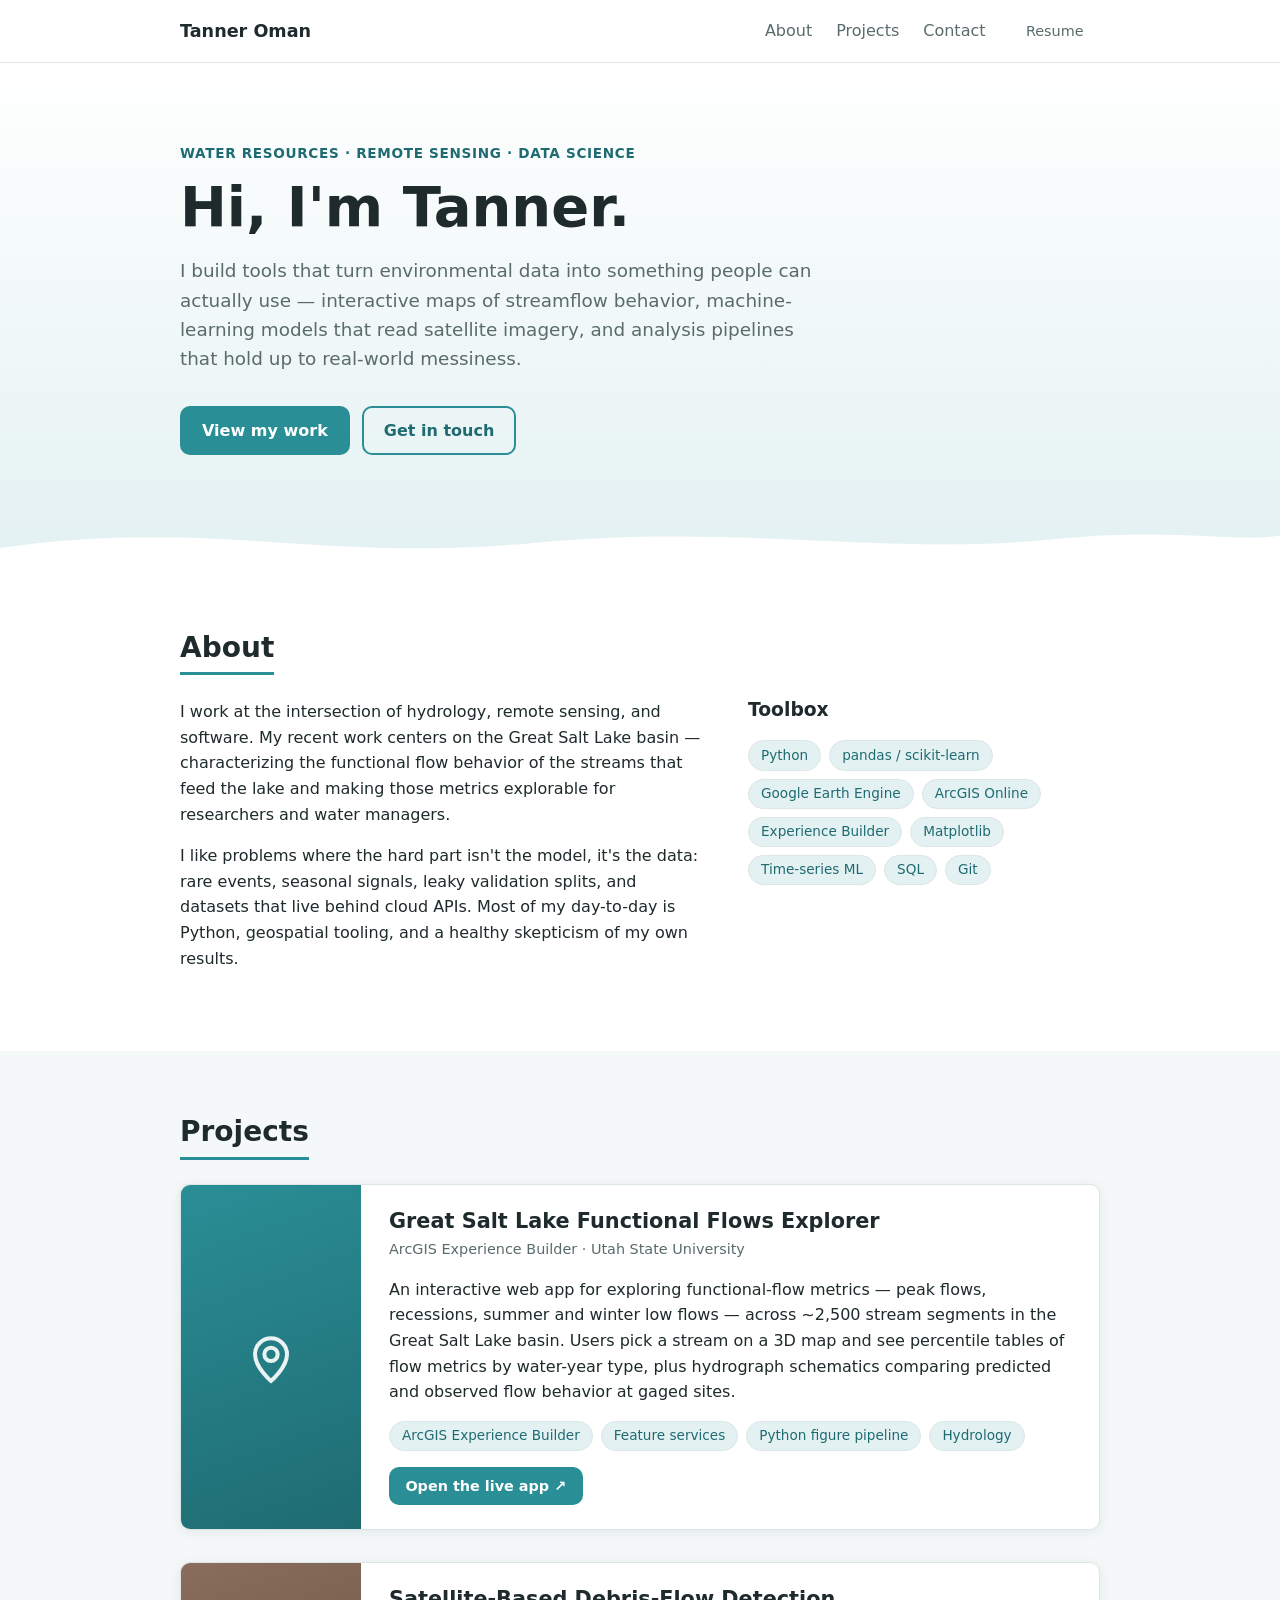
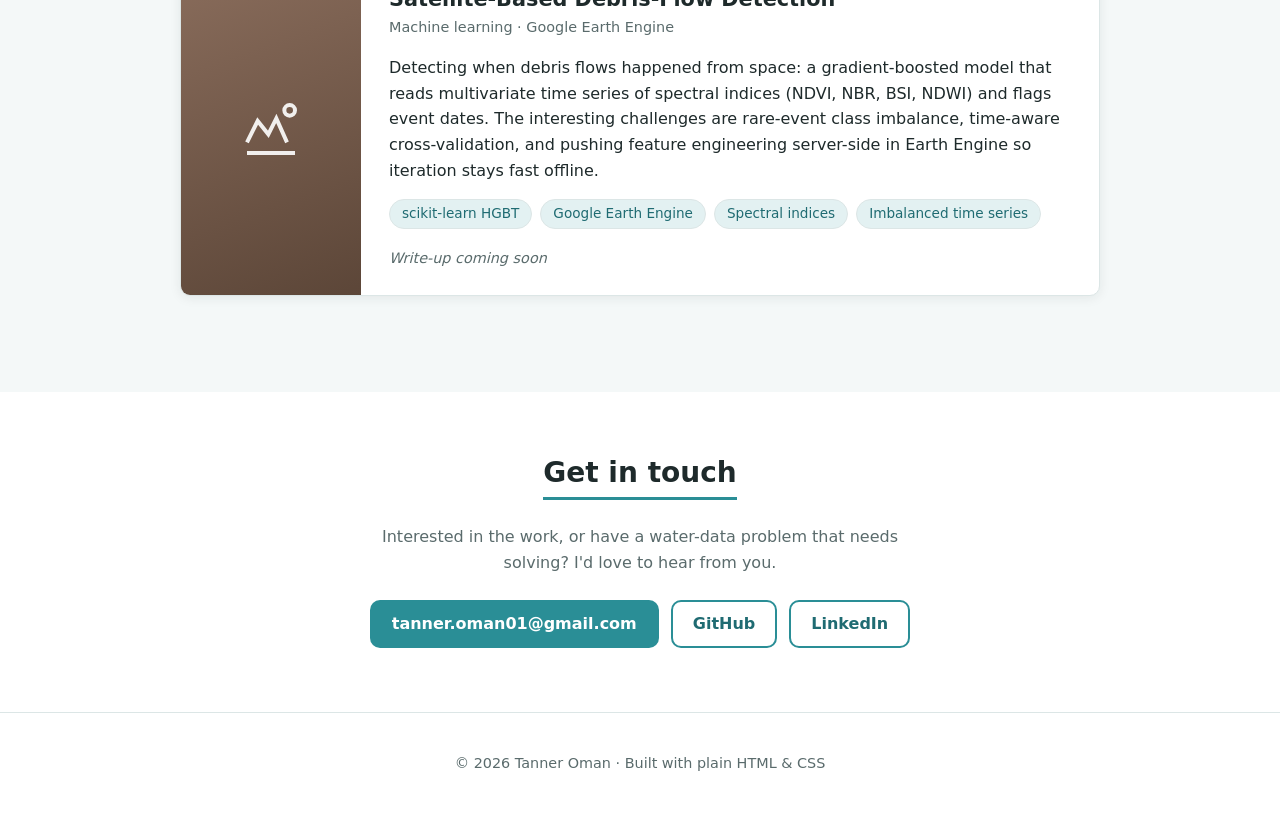
==== index.html @ e927e8bb "Initial commit" ====
<!DOCTYPE html>
<html lang="en">
<head>
  <meta charset="UTF-8">
  <meta name="viewport" content="width=device-width, initial-scale=1.0">
  <title>Tanner Oman — Water Resources · Remote Sensing · Data Science</title>
  <meta name="description" content="Portfolio of Tanner Oman: water-resources data science, remote sensing, and interactive mapping — Great Salt Lake functional flows, satellite-based debris-flow detection, and more.">
  <link rel="stylesheet" href="style.css">
</head>
<body>

  <header class="site-header">
    <nav class="nav container">
      <a class="nav-brand" href="#top">Tanner Oman</a>
      <button class="nav-toggle" aria-label="Toggle menu" aria-expanded="false">
        <span></span><span></span><span></span>
      </button>
      <ul class="nav-links">
        <li><a href="#about">About</a></li>
        <li><a href="#projects">Projects</a></li>
        <li><a href="#contact">Contact</a></li>
        <!-- EDIT: drop your resume PDF into assets/ and this link will work -->
        <li><a class="btn btn-small" href="assets/resume.pdf" target="_blank" rel="noopener">Resume</a></li>
      </ul>
    </nav>
  </header>

  <main id="top">

    <!-- ============ HERO ============ -->
    <section class="hero">
      <div class="container">
        <p class="hero-kicker">Water resources · Remote sensing · Data science</p>
        <h1>Hi, I'm Tanner.</h1>
        <p class="hero-lead">
          I build tools that turn environmental data into something people can
          actually use — interactive maps of streamflow behavior, machine-learning
          models that read satellite imagery, and analysis pipelines that hold up
          to real-world messiness.
        </p>
        <div class="hero-actions">
          <a class="btn btn-primary" href="#projects">View my work</a>
          <a class="btn btn-ghost" href="#contact">Get in touch</a>
        </div>
      </div>
      <!-- decorative hydrograph-style wave -->
      <svg class="hero-wave" viewBox="0 0 1440 120" preserveAspectRatio="none" aria-hidden="true">
        <path d="M0,80 C240,20 360,110 600,70 C840,30 1000,100 1200,60 C1320,40 1400,70 1440,55 L1440,120 L0,120 Z"/>
      </svg>
    </section>

    <!-- ============ ABOUT ============ -->
    <section id="about" class="section">
      <div class="container">
        <h2>About</h2>
        <div class="about-grid">
          <div class="about-text">
            <!-- EDIT: tune this bio — degree, program, and anything else you want public -->
            <p>
              I work at the intersection of hydrology, remote sensing, and software.
              My recent work centers on the Great Salt Lake basin — characterizing
              the functional flow behavior of the streams that feed the lake and
              making those metrics explorable for researchers and water managers.
            </p>
            <p>
              I like problems where the hard part isn't the model, it's the data:
              rare events, seasonal signals, leaky validation splits, and datasets
              that live behind cloud APIs. Most of my day-to-day is Python,
              geospatial tooling, and a healthy skepticism of my own results.
            </p>
          </div>
          <div class="about-skills">
            <h3>Toolbox</h3>
            <ul class="tag-list">
              <li>Python</li>
              <li>pandas / scikit-learn</li>
              <li>Google Earth Engine</li>
              <li>ArcGIS Online</li>
              <li>Experience Builder</li>
              <li>Matplotlib</li>
              <li>Time-series ML</li>
              <li>SQL</li>
              <li>Git</li>
            </ul>
          </div>
        </div>
      </div>
    </section>

    <!-- ============ PROJECTS ============ -->
    <section id="projects" class="section section-alt">
      <div class="container">
        <h2>Projects</h2>

        <article class="project">
          <div class="project-banner banner-gsl" aria-hidden="true">
            <svg viewBox="0 0 24 24" fill="none" stroke="currentColor" stroke-width="1.5">
              <path d="M12 21s-6-5.1-6-10a6 6 0 1 1 12 0c0 4.9-6 10-6 10Z"/>
              <circle cx="12" cy="11" r="2.5"/>
            </svg>
          </div>
          <div class="project-body">
            <h3>Great Salt Lake Functional Flows Explorer</h3>
            <p class="project-meta">ArcGIS Experience Builder · Utah State University</p>
            <p>
              An interactive web app for exploring functional-flow metrics — peak
              flows, recessions, summer and winter low flows — across ~2,500 stream
              segments in the Great Salt Lake basin. Users pick a stream on a 3D map
              and see percentile tables of flow metrics by water-year type, plus
              hydrograph schematics comparing predicted and observed flow behavior
              at gaged sites.
            </p>
            <ul class="tag-list">
              <li>ArcGIS Experience Builder</li>
              <li>Feature services</li>
              <li>Python figure pipeline</li>
              <li>Hydrology</li>
            </ul>
            <div class="project-links">
              <a class="btn btn-primary btn-small" href="https://experience.arcgis.com/experience/9182814d278e4d0f98d760747345fafc" target="_blank" rel="noopener">Open the live app ↗</a>
            </div>
          </div>
        </article>

        <article class="project">
          <div class="project-banner banner-debris" aria-hidden="true">
            <svg viewBox="0 0 24 24" fill="none" stroke="currentColor" stroke-width="1.5">
              <path d="M3 17l4-8 4 5 3-6 4 9"/>
              <path d="M3 21h18"/>
              <circle cx="19" cy="5" r="2"/>
            </svg>
          </div>
          <div class="project-body">
            <h3>Satellite-Based Debris-Flow Detection</h3>
            <p class="project-meta">Machine learning · Google Earth Engine</p>
            <p>
              Detecting when debris flows happened from space: a gradient-boosted
              model that reads multivariate time series of spectral indices (NDVI,
              NBR, BSI, NDWI) and flags event dates. The interesting challenges are
              rare-event class imbalance, time-aware cross-validation, and pushing
              feature engineering server-side in Earth Engine so iteration stays
              fast offline.
            </p>
            <ul class="tag-list">
              <li>scikit-learn HGBT</li>
              <li>Google Earth Engine</li>
              <li>Spectral indices</li>
              <li>Imbalanced time series</li>
            </ul>
            <div class="project-links">
              <!-- EDIT: add a GitHub repo or write-up link when you have one -->
              <span class="project-note">Write-up coming soon</span>
            </div>
          </div>
        </article>

      </div>
    </section>

    <!-- ============ CONTACT ============ -->
    <section id="contact" class="section">
      <div class="container contact">
        <h2>Get in touch</h2>
        <p>
          Interested in the work, or have a water-data problem that needs solving?
          I'd love to hear from you.
        </p>
        <div class="contact-actions">
          <a class="btn btn-primary" href="mailto:tanner.oman01@gmail.com">tanner.oman01@gmail.com</a>
          <!-- EDIT: replace # with your real profile URLs, or delete the ones you don't use -->
          <a class="btn btn-ghost" href="#" target="_blank" rel="noopener">GitHub</a>
          <a class="btn btn-ghost" href="#" target="_blank" rel="noopener">LinkedIn</a>
        </div>
      </div>
    </section>

  </main>

  <footer class="site-footer">
    <div class="container">
      <p>© <span id="year"></span> Tanner Oman · Built with plain HTML &amp; CSS</p>
    </div>
  </footer>

  <script src="main.js"></script>
</body>
</html>
---- style.css ----
/* ============================================================
   Tanner Oman — personal site
   Accent teal (#2A8E96) matches the hydromod figure palette.
   ============================================================ */

:root {
  --accent: #2A8E96;
  --accent-dark: #1F6B72;
  --accent-soft: #E3F1F2;
  --pink: #DB7E9C;            /* observed-flow pink, used sparingly */
  --text: #1E2A2B;
  --text-muted: #5A6B6C;
  --bg: #FFFFFF;
  --bg-alt: #F4F8F8;
  --border: #DCE6E6;
  --radius: 10px;
  --shadow: 0 2px 12px rgba(30, 42, 43, 0.08);
  --font: "Segoe UI", system-ui, -apple-system, "Helvetica Neue", Arial, sans-serif;
}

@media (prefers-color-scheme: dark) {
  :root {
    --accent: #4FB3BB;
    --accent-dark: #6FC7CE;
    --accent-soft: #143437;
    --text: #E4EDED;
    --text-muted: #9AB0B1;
    --bg: #101B1C;
    --bg-alt: #162425;
    --border: #24393A;
    --shadow: 0 2px 12px rgba(0, 0, 0, 0.4);
  }
}

* { box-sizing: border-box; }

html { scroll-behavior: smooth; }

body {
  margin: 0;
  font-family: var(--font);
  color: var(--text);
  background: var(--bg);
  line-height: 1.6;
}

.container {
  max-width: 960px;
  margin: 0 auto;
  padding: 0 1.25rem;
}

h1, h2, h3 { line-height: 1.2; }

h2 {
  font-size: 1.75rem;
  margin: 0 0 1.5rem;
  padding-bottom: 0.5rem;
  border-bottom: 3px solid var(--accent);
  display: inline-block;
}

a { color: var(--accent-dark); }

/* ---------- header / nav ---------- */

.site-header {
  position: sticky;
  top: 0;
  z-index: 10;
  background: var(--bg);
  border-bottom: 1px solid var(--border);
}

.nav {
  display: flex;
  align-items: center;
  justify-content: space-between;
  padding-top: 0.75rem;
  padding-bottom: 0.75rem;
}

.nav-brand {
  font-weight: 700;
  font-size: 1.1rem;
  text-decoration: none;
  color: var(--text);
}

.nav-links {
  display: flex;
  align-items: center;
  gap: 1.5rem;
  list-style: none;
  margin: 0;
  padding: 0;
}

.nav-links a {
  text-decoration: none;
  color: var(--text-muted);
  font-weight: 500;
}

.nav-links a:hover { color: var(--accent-dark); }

.nav-toggle {
  display: none;
  flex-direction: column;
  gap: 5px;
  background: none;
  border: none;
  cursor: pointer;
  padding: 6px;
}

.nav-toggle span {
  width: 22px;
  height: 2px;
  background: var(--text);
}

/* ---------- hero ---------- */

.hero {
  position: relative;
  padding: 5rem 0 7rem;
  background: linear-gradient(180deg, var(--bg) 0%, var(--accent-soft) 100%);
  overflow: hidden;
}

.hero-kicker {
  color: var(--accent-dark);
  font-weight: 600;
  letter-spacing: 0.05em;
  text-transform: uppercase;
  font-size: 0.85rem;
  margin: 0 0 0.5rem;
}

.hero h1 {
  font-size: clamp(2.25rem, 6vw, 3.5rem);
  margin: 0 0 1rem;
}

.hero-lead {
  max-width: 40rem;
  font-size: 1.15rem;
  color: var(--text-muted);
  margin: 0 0 2rem;
}

.hero-actions { display: flex; gap: 0.75rem; flex-wrap: wrap; }

.hero-wave {
  position: absolute;
  bottom: -1px;
  left: 0;
  width: 100%;
  height: 60px;
}

.hero-wave path { fill: var(--bg); }

/* ---------- buttons ---------- */

.btn {
  display: inline-block;
  padding: 0.6rem 1.25rem;
  border-radius: var(--radius);
  text-decoration: none;
  font-weight: 600;
  border: 2px solid transparent;
  transition: background 0.15s, color 0.15s, border-color 0.15s;
}

.btn-primary {
  background: var(--accent);
  color: #fff;
}

.btn-primary:hover { background: var(--accent-dark); color: #fff; }

.btn-ghost {
  border-color: var(--accent);
  color: var(--accent-dark);
}

.btn-ghost:hover { background: var(--accent-soft); }

.btn-small { padding: 0.35rem 0.9rem; font-size: 0.9rem; }

/* ---------- sections ---------- */

.section { padding: 4rem 0; }

.section-alt { background: var(--bg-alt); }

/* ---------- about ---------- */

.about-grid {
  display: grid;
  grid-template-columns: 3fr 2fr;
  gap: 2.5rem;
}

.about-text p:first-child { margin-top: 0; }

.about-skills h3 { margin-top: 0; }

.tag-list {
  display: flex;
  flex-wrap: wrap;
  gap: 0.5rem;
  list-style: none;
  margin: 0.75rem 0 0;
  padding: 0;
}

.tag-list li {
  background: var(--accent-soft);
  color: var(--accent-dark);
  border: 1px solid var(--border);
  border-radius: 999px;
  padding: 0.2rem 0.75rem;
  font-size: 0.85rem;
  font-weight: 500;
}

/* ---------- projects ---------- */

.project {
  display: grid;
  grid-template-columns: 180px 1fr;
  gap: 0;
  background: var(--bg);
  border: 1px solid var(--border);
  border-radius: var(--radius);
  box-shadow: var(--shadow);
  overflow: hidden;
  margin-bottom: 2rem;
}

.project-banner {
  display: flex;
  align-items: center;
  justify-content: center;
  color: rgba(255, 255, 255, 0.9);
}

.project-banner svg { width: 64px; height: 64px; }

.banner-gsl { background: linear-gradient(160deg, var(--accent) 0%, var(--accent-dark) 100%); }

.banner-debris { background: linear-gradient(160deg, #8A6D5C 0%, #5C4638 100%); }

.project-body { padding: 1.5rem 1.75rem; }

.project-body h3 { margin: 0 0 0.25rem; font-size: 1.3rem; }

.project-meta {
  color: var(--text-muted);
  font-size: 0.9rem;
  margin: 0 0 0.75rem;
}

.project-links { margin-top: 1rem; }

.project-note {
  color: var(--text-muted);
  font-style: italic;
  font-size: 0.9rem;
}

/* ---------- contact ---------- */

.contact { text-align: center; }

.contact h2 { border-bottom-color: var(--accent); }

.contact p { max-width: 34rem; margin: 0 auto 1.5rem; color: var(--text-muted); }

.contact-actions {
  display: flex;
  gap: 0.75rem;
  justify-content: center;
  flex-wrap: wrap;
}

/* ---------- footer ---------- */

.site-footer {
  border-top: 1px solid var(--border);
  padding: 1.5rem 0;
  text-align: center;
  color: var(--text-muted);
  font-size: 0.9rem;
}

/* ---------- responsive ---------- */

@media (max-width: 720px) {
  .nav-toggle { display: flex; }

  .nav-links {
    display: none;
    position: absolute;
    top: 100%;
    left: 0;
    right: 0;
    flex-direction: column;
    align-items: flex-start;
    gap: 0;
    background: var(--bg);
    border-bottom: 1px solid var(--border);
    padding: 0.5rem 1.25rem 1rem;
  }

  .nav-links.open { display: flex; }

  .nav-links li { width: 100%; padding: 0.5rem 0; }

  .about-grid { grid-template-columns: 1fr; }

  .project { grid-template-columns: 1fr; }

  .project-banner { height: 110px; }
}
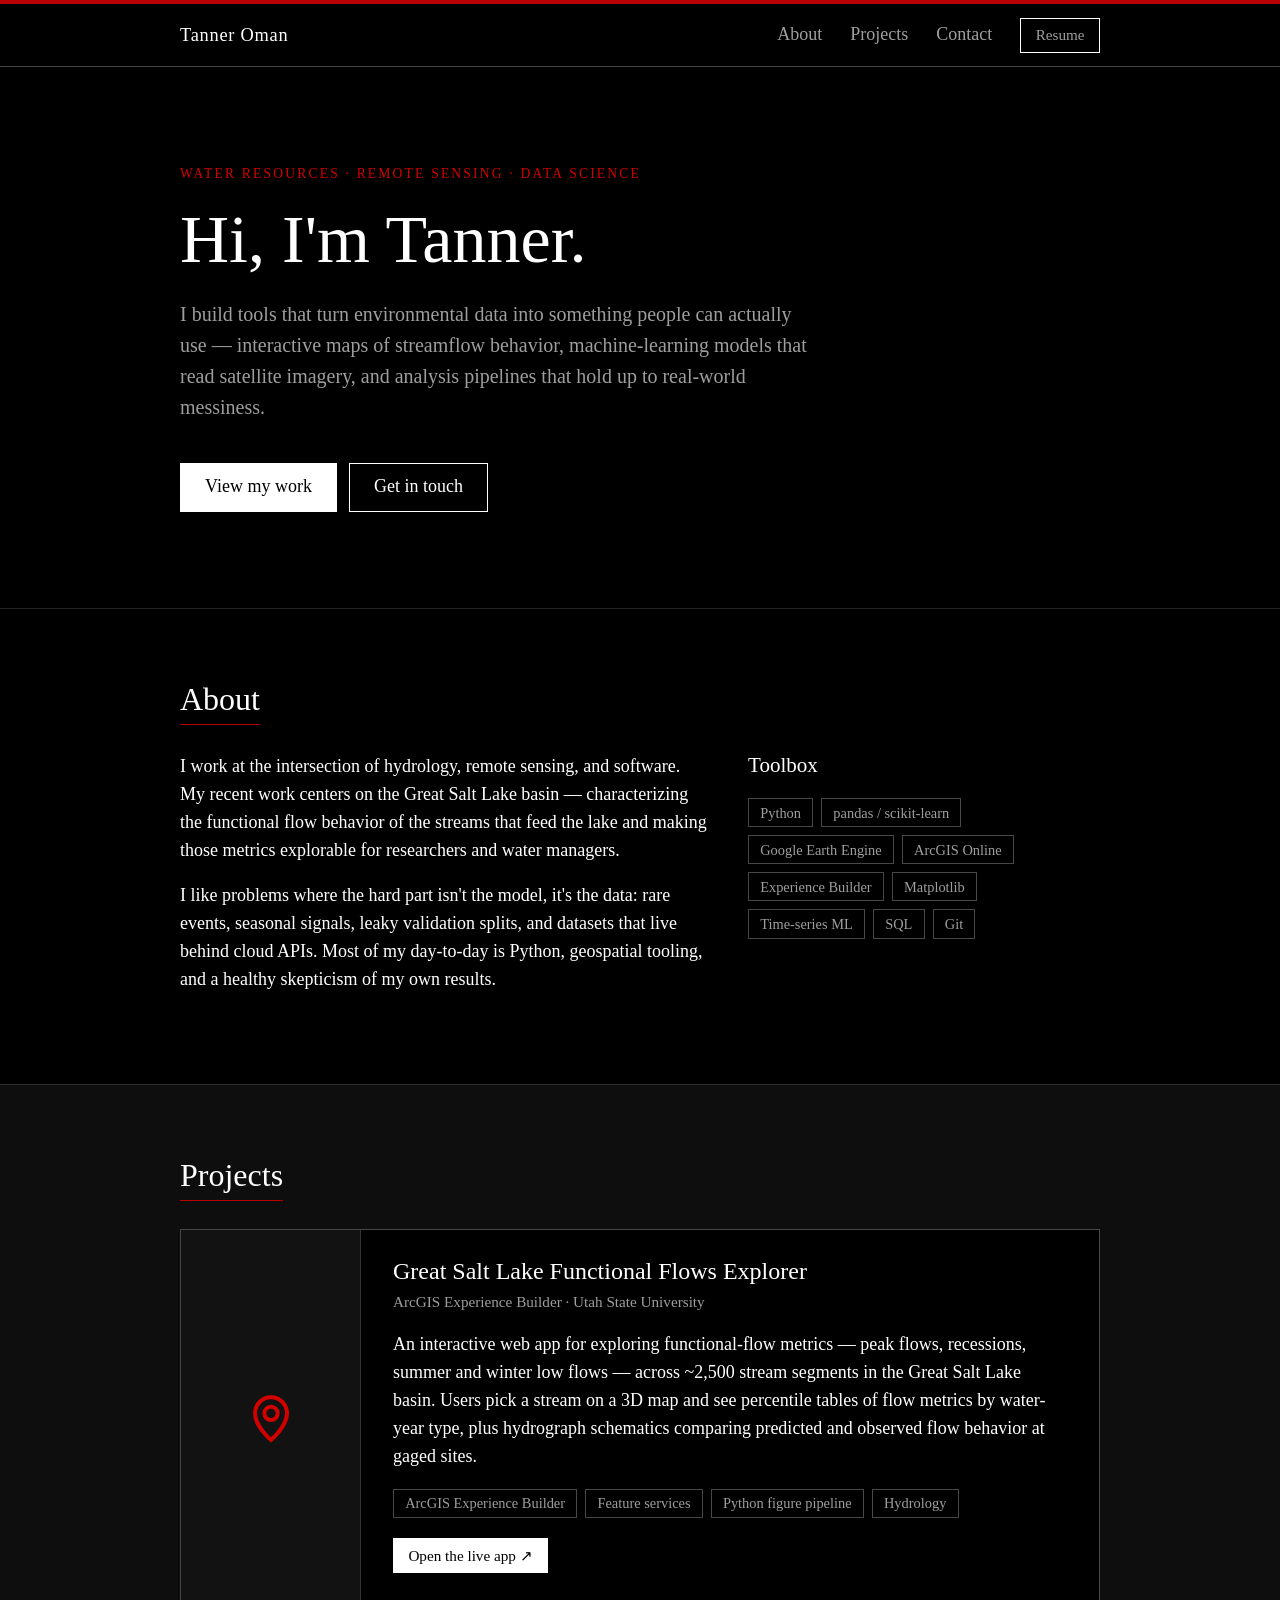
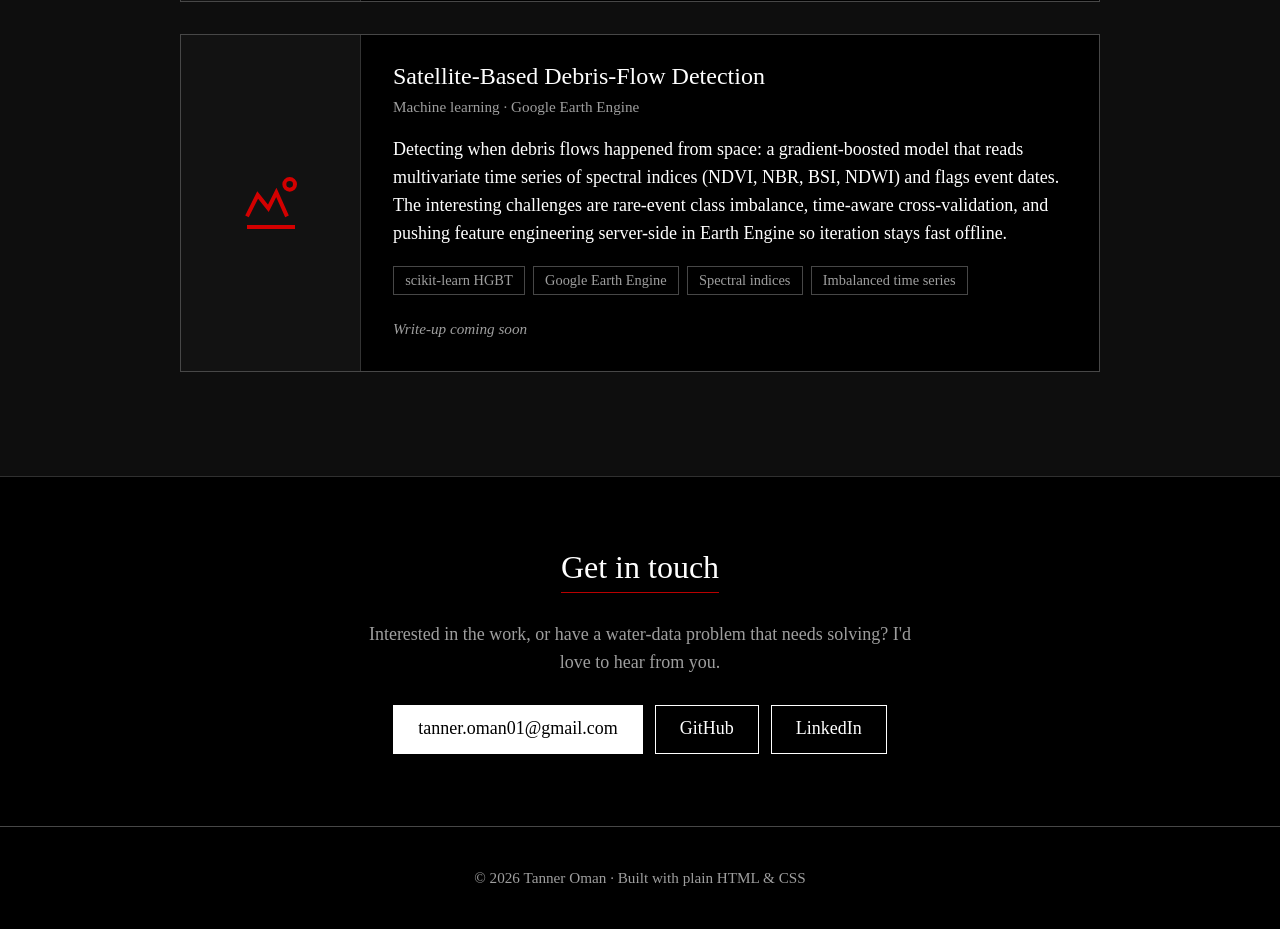
==== commit f2e5f3b4: "updates" ====
--- a/index.html
+++ b/index.html
@@ -43,10 +43,6 @@
           <a class="btn btn-ghost" href="#contact">Get in touch</a>
         </div>
       </div>
-      <!-- decorative hydrograph-style wave -->
-      <svg class="hero-wave" viewBox="0 0 1440 120" preserveAspectRatio="none" aria-hidden="true">
-        <path d="M0,80 C240,20 360,110 600,70 C840,30 1000,100 1200,60 C1320,40 1400,70 1440,55 L1440,120 L0,120 Z"/>
-      </svg>
     </section>
 
     <!-- ============ ABOUT ============ -->
--- a/style.css
+++ b/style.css
@@ -1,35 +1,22 @@
 /* ============================================================
    Tanner Oman — personal site
-   Accent teal (#2A8E96) matches the hydromod figure palette.
+   Theme inspired by rayonvert.international:
+   black ground, default serif type, blood-red accent (#B90000),
+   zero border-radius, 1px borders, no shadows.
    ============================================================ */
 
 :root {
-  --accent: #2A8E96;
-  --accent-dark: #1F6B72;
-  --accent-soft: #E3F1F2;
-  --pink: #DB7E9C;            /* observed-flow pink, used sparingly */
-  --text: #1E2A2B;
-  --text-muted: #5A6B6C;
-  --bg: #FFFFFF;
-  --bg-alt: #F4F8F8;
-  --border: #DCE6E6;
-  --radius: 10px;
-  --shadow: 0 2px 12px rgba(30, 42, 43, 0.08);
-  --font: "Segoe UI", system-ui, -apple-system, "Helvetica Neue", Arial, sans-serif;
-}
-
-@media (prefers-color-scheme: dark) {
-  :root {
-    --accent: #4FB3BB;
-    --accent-dark: #6FC7CE;
-    --accent-soft: #143437;
-    --text: #E4EDED;
-    --text-muted: #9AB0B1;
-    --bg: #101B1C;
-    --bg-alt: #162425;
-    --border: #24393A;
-    --shadow: 0 2px 12px rgba(0, 0, 0, 0.4);
-  }
+  color-scheme: dark;
+  --red: #B90000;
+  --red-bright: #D30000;
+  --text: #FFFFFF;
+  --text-muted: rgba(255, 255, 255, 0.62);
+  --bg: #000000;
+  --bg-alt: #0E0E0E;
+  --bg-panel: #121212;
+  --border: rgba(255, 255, 255, 0.28);
+  --border-faint: rgba(255, 255, 255, 0.14);
+  --font: "Times New Roman", Times, Georgia, serif;
 }
 
 * { box-sizing: border-box; }
@@ -39,10 +26,13 @@
 body {
   margin: 0;
   font-family: var(--font);
+  font-size: 1.125rem;
   color: var(--text);
   background: var(--bg);
-  line-height: 1.6;
-}
+  line-height: 1.55;
+}
+
+::selection { background: var(--red); color: #fff; }
 
 .container {
   max-width: 960px;
@@ -50,17 +40,22 @@
   padding: 0 1.25rem;
 }
 
-h1, h2, h3 { line-height: 1.2; }
+h1, h2, h3 {
+  font-weight: 400;      /* serif headings at normal weight, per the reference */
+  line-height: 1.15;
+}
 
 h2 {
-  font-size: 1.75rem;
-  margin: 0 0 1.5rem;
-  padding-bottom: 0.5rem;
-  border-bottom: 3px solid var(--accent);
+  font-size: 2rem;
+  margin: 0 0 1.75rem;
+  padding-bottom: 0.4rem;
+  border-bottom: 1px solid var(--red);
   display: inline-block;
 }
 
-a { color: var(--accent-dark); }
+a { color: var(--text); }
+
+a:hover { color: var(--red-bright); }
 
 /* ---------- header / nav ---------- */
 
@@ -69,6 +64,7 @@
   top: 0;
   z-index: 10;
   background: var(--bg);
+  border-top: 4px solid var(--red);
   border-bottom: 1px solid var(--border);
 }
 
@@ -76,13 +72,13 @@
   display: flex;
   align-items: center;
   justify-content: space-between;
-  padding-top: 0.75rem;
-  padding-bottom: 0.75rem;
+  padding-top: 0.85rem;
+  padding-bottom: 0.85rem;
 }
 
 .nav-brand {
-  font-weight: 700;
-  font-size: 1.1rem;
+  font-size: 1.15rem;
+  letter-spacing: 0.04em;
   text-decoration: none;
   color: var(--text);
 }
@@ -90,7 +86,7 @@
 .nav-links {
   display: flex;
   align-items: center;
-  gap: 1.5rem;
+  gap: 1.75rem;
   list-style: none;
   margin: 0;
   padding: 0;
@@ -99,10 +95,9 @@
 .nav-links a {
   text-decoration: none;
   color: var(--text-muted);
-  font-weight: 500;
-}
-
-.nav-links a:hover { color: var(--accent-dark); }
+}
+
+.nav-links a:hover { color: var(--red-bright); }
 
 .nav-toggle {
   display: none;
@@ -116,85 +111,82 @@
 
 .nav-toggle span {
   width: 22px;
-  height: 2px;
+  height: 1px;
   background: var(--text);
 }
 
 /* ---------- hero ---------- */
 
 .hero {
-  position: relative;
-  padding: 5rem 0 7rem;
-  background: linear-gradient(180deg, var(--bg) 0%, var(--accent-soft) 100%);
-  overflow: hidden;
+  padding: 6rem 0;
+  border-bottom: 1px solid var(--border-faint);
 }
 
 .hero-kicker {
-  color: var(--accent-dark);
-  font-weight: 600;
-  letter-spacing: 0.05em;
+  color: var(--red-bright);
+  letter-spacing: 0.16em;
   text-transform: uppercase;
   font-size: 0.85rem;
-  margin: 0 0 0.5rem;
+  margin: 0 0 1rem;
 }
 
 .hero h1 {
-  font-size: clamp(2.25rem, 6vw, 3.5rem);
-  margin: 0 0 1rem;
+  font-size: clamp(2.75rem, 7vw, 4.25rem);
+  margin: 0 0 1.25rem;
 }
 
 .hero-lead {
   max-width: 40rem;
-  font-size: 1.15rem;
-  color: var(--text-muted);
-  margin: 0 0 2rem;
+  font-size: 1.25rem;
+  color: var(--text-muted);
+  margin: 0 0 2.5rem;
 }
 
 .hero-actions { display: flex; gap: 0.75rem; flex-wrap: wrap; }
-
-.hero-wave {
-  position: absolute;
-  bottom: -1px;
-  left: 0;
-  width: 100%;
-  height: 60px;
-}
-
-.hero-wave path { fill: var(--bg); }
 
 /* ---------- buttons ---------- */
 
 .btn {
   display: inline-block;
-  padding: 0.6rem 1.25rem;
-  border-radius: var(--radius);
+  padding: 0.6rem 1.5rem;
+  border-radius: 0;
   text-decoration: none;
-  font-weight: 600;
-  border: 2px solid transparent;
+  border: 1px solid var(--text);
   transition: background 0.15s, color 0.15s, border-color 0.15s;
 }
 
 .btn-primary {
-  background: var(--accent);
+  background: var(--text);
+  color: #000;
+}
+
+.btn-primary:hover {
+  background: var(--red);
+  border-color: var(--red);
   color: #fff;
 }
 
-.btn-primary:hover { background: var(--accent-dark); color: #fff; }
-
 .btn-ghost {
-  border-color: var(--accent);
-  color: var(--accent-dark);
-}
-
-.btn-ghost:hover { background: var(--accent-soft); }
-
-.btn-small { padding: 0.35rem 0.9rem; font-size: 0.9rem; }
+  background: transparent;
+  color: var(--text);
+}
+
+.btn-ghost:hover {
+  background: var(--text);
+  color: #000;
+}
+
+.btn-small { padding: 0.3rem 0.9rem; font-size: 0.95rem; }
 
 /* ---------- sections ---------- */
 
-.section { padding: 4rem 0; }
-
-.section-alt { background: var(--bg-alt); }
+.section { padding: 4.5rem 0; }
+
+.section-alt {
+  background: var(--bg-alt);
+  border-top: 1px solid var(--border-faint);
+  border-bottom: 1px solid var(--border-faint);
+}
 
 /* ---------- about ---------- */
 
@@ -218,13 +210,11 @@
 }
 
 .tag-list li {
-  background: var(--accent-soft);
-  color: var(--accent-dark);
   border: 1px solid var(--border);
-  border-radius: 999px;
-  padding: 0.2rem 0.75rem;
-  font-size: 0.85rem;
-  font-weight: 500;
+  border-radius: 0;
+  color: var(--text-muted);
+  padding: 0.15rem 0.7rem;
+  font-size: 0.9rem;
 }
 
 /* ---------- projects ---------- */
@@ -235,8 +225,7 @@
   gap: 0;
   background: var(--bg);
   border: 1px solid var(--border);
-  border-radius: var(--radius);
-  box-shadow: var(--shadow);
+  border-radius: 0;
   overflow: hidden;
   margin-bottom: 2rem;
 }
@@ -245,40 +234,36 @@
   display: flex;
   align-items: center;
   justify-content: center;
-  color: rgba(255, 255, 255, 0.9);
+  background: var(--bg-panel);
+  border-right: 1px solid var(--border-faint);
+  color: var(--red-bright);
 }
 
 .project-banner svg { width: 64px; height: 64px; }
 
-.banner-gsl { background: linear-gradient(160deg, var(--accent) 0%, var(--accent-dark) 100%); }
-
-.banner-debris { background: linear-gradient(160deg, #8A6D5C 0%, #5C4638 100%); }
-
-.project-body { padding: 1.5rem 1.75rem; }
-
-.project-body h3 { margin: 0 0 0.25rem; font-size: 1.3rem; }
+.project-body { padding: 1.75rem 2rem; }
+
+.project-body h3 { margin: 0 0 0.25rem; font-size: 1.5rem; }
 
 .project-meta {
   color: var(--text-muted);
-  font-size: 0.9rem;
+  font-size: 0.95rem;
   margin: 0 0 0.75rem;
 }
 
-.project-links { margin-top: 1rem; }
+.project-links { margin-top: 1.25rem; }
 
 .project-note {
   color: var(--text-muted);
   font-style: italic;
-  font-size: 0.9rem;
+  font-size: 0.95rem;
 }
 
 /* ---------- contact ---------- */
 
 .contact { text-align: center; }
 
-.contact h2 { border-bottom-color: var(--accent); }
-
-.contact p { max-width: 34rem; margin: 0 auto 1.5rem; color: var(--text-muted); }
+.contact p { max-width: 34rem; margin: 0 auto 1.75rem; color: var(--text-muted); }
 
 .contact-actions {
   display: flex;
@@ -294,7 +279,7 @@
   padding: 1.5rem 0;
   text-align: center;
   color: var(--text-muted);
-  font-size: 0.9rem;
+  font-size: 0.95rem;
 }
 
 /* ---------- responsive ---------- */
@@ -324,5 +309,9 @@
 
   .project { grid-template-columns: 1fr; }
 
-  .project-banner { height: 110px; }
-}
+  .project-banner {
+    height: 110px;
+    border-right: none;
+    border-bottom: 1px solid var(--border-faint);
+  }
+}
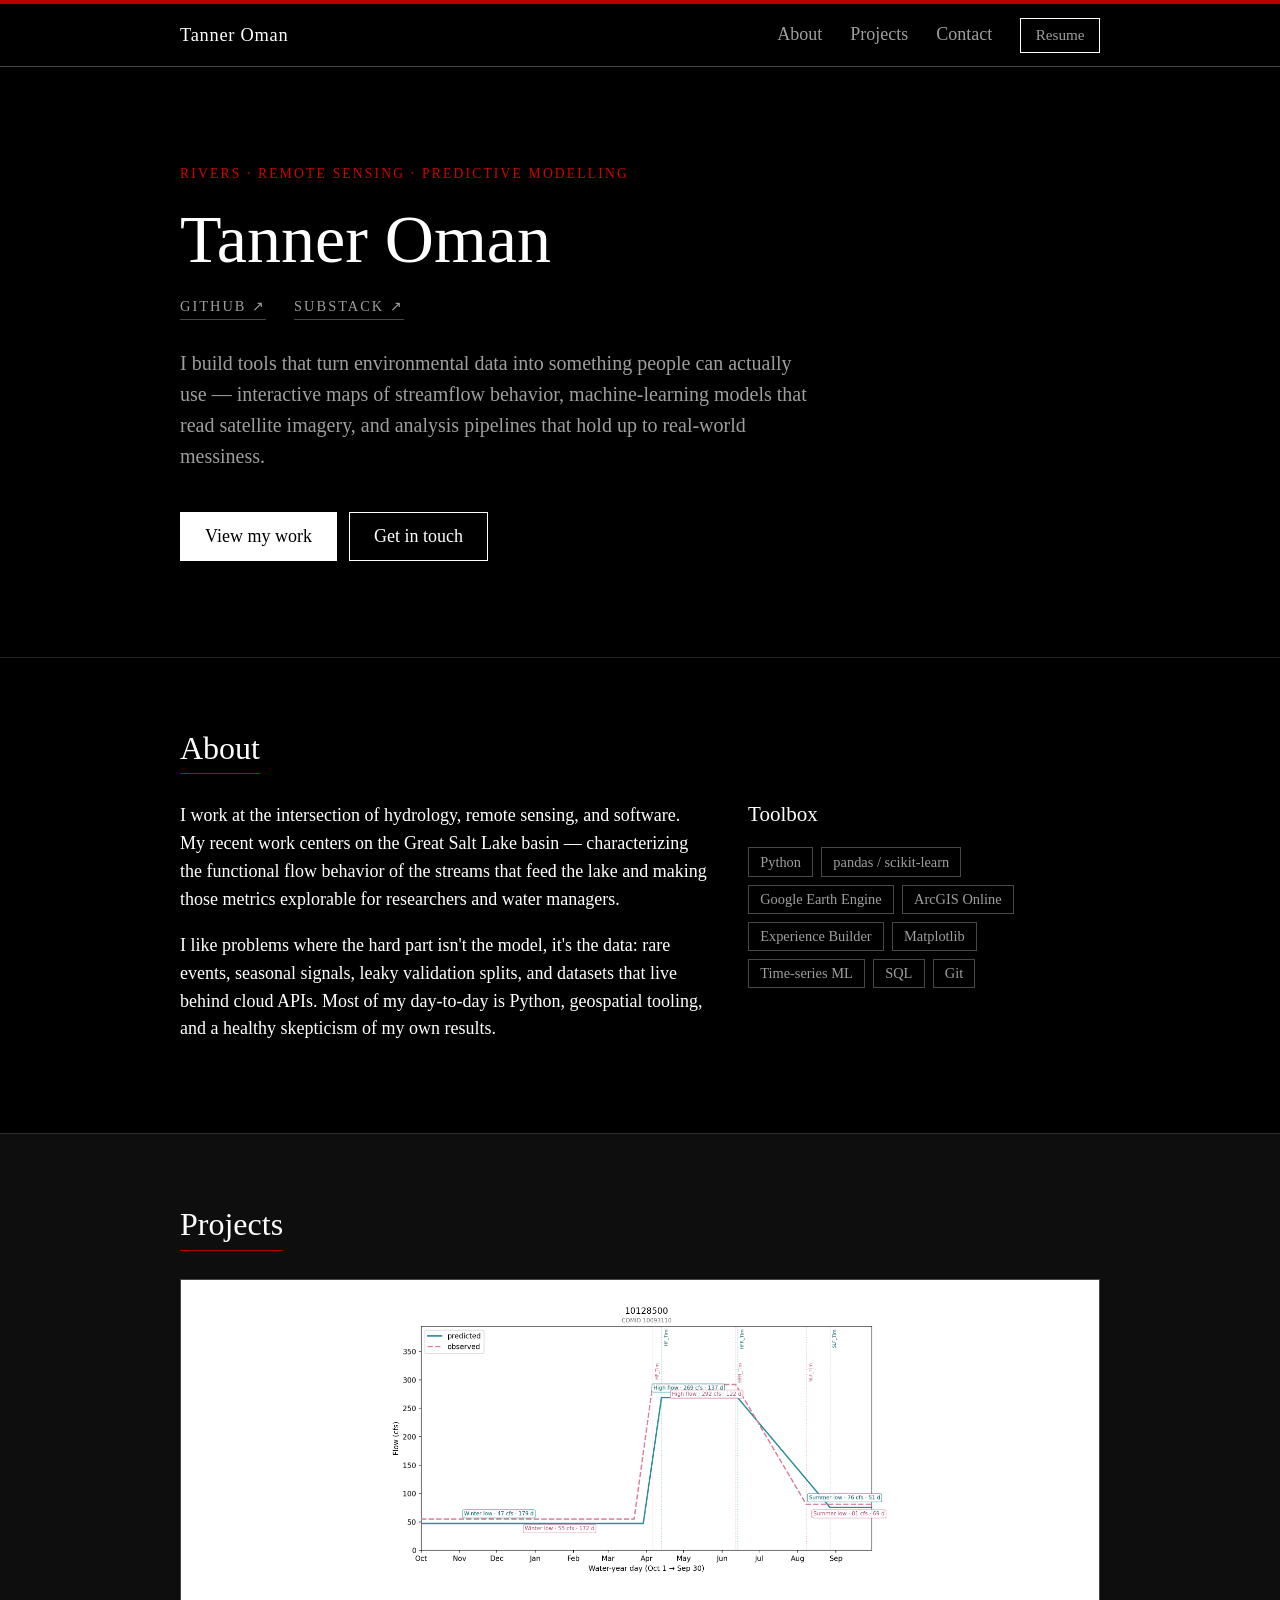
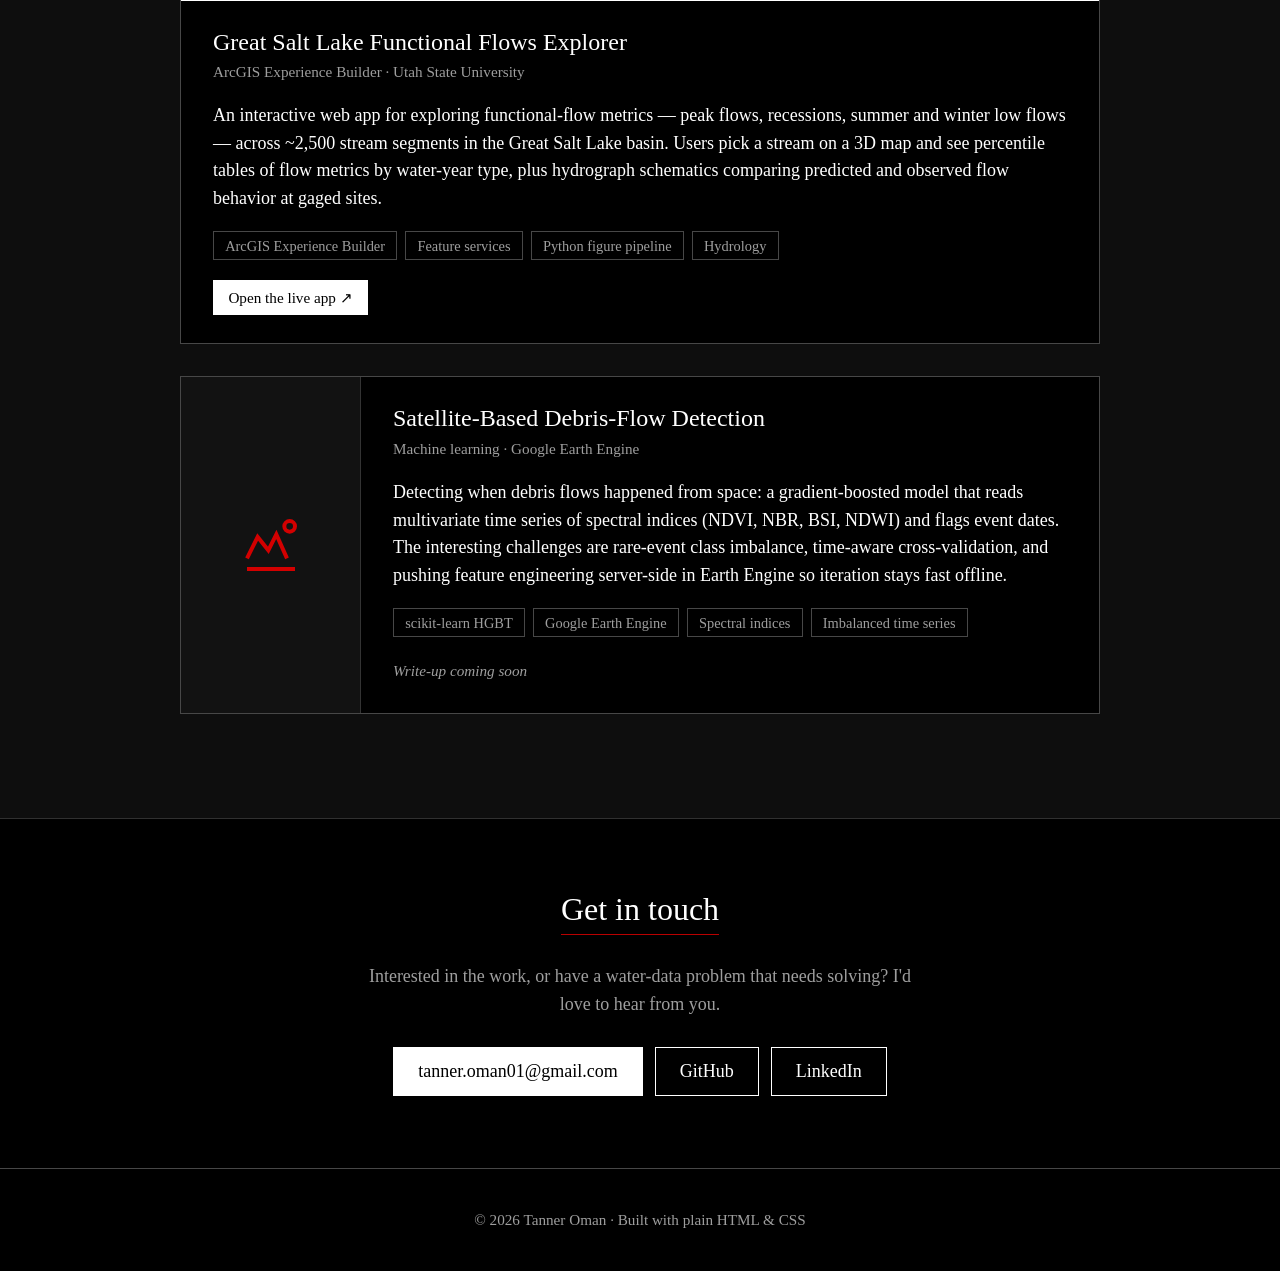
==== commit fa6ec89c: "updates" ====
--- a/index.html
+++ b/index.html
@@ -30,8 +30,13 @@
     <!-- ============ HERO ============ -->
     <section class="hero">
       <div class="container">
-        <p class="hero-kicker">Water resources · Remote sensing · Data science</p>
-        <h1>Hi, I'm Tanner.</h1>
+        <p class="hero-kicker"> Rivers · Remote sensing · Predictive Modelling </p>
+        <h1>Tanner Oman</h1>
+        <div class="hero-links">
+          <a href="https://github.com/tanneroman01" target="_blank" rel="noopener">GitHub ↗</a>
+          <!-- EDIT: replace the # with your Substack URL, e.g. https://yourname.substack.com -->
+          <a href="#" target="_blank" rel="noopener">Substack ↗</a>
+        </div>
         <p class="hero-lead">
           I build tools that turn environmental data into something people can
           actually use — interactive maps of streamflow behavior, machine-learning
@@ -88,12 +93,10 @@
       <div class="container">
         <h2>Projects</h2>
 
-        <article class="project">
-          <div class="project-banner banner-gsl" aria-hidden="true">
-            <svg viewBox="0 0 24 24" fill="none" stroke="currentColor" stroke-width="1.5">
-              <path d="M12 21s-6-5.1-6-10a6 6 0 1 1 12 0c0 4.9-6 10-6 10Z"/>
-              <circle cx="12" cy="11" r="2.5"/>
-            </svg>
+        <article class="project project--imaged">
+          <div class="project-banner">
+            <img src="assets/img/hydrograph_10128500.png" loading="lazy"
+                 alt="Hydrograph schematic for USGS gage 10128500 comparing predicted and observed functional flow metrics across a water year">
           </div>
           <div class="project-body">
             <h3>Great Salt Lake Functional Flows Explorer</h3>
@@ -164,7 +167,7 @@
         <div class="contact-actions">
           <a class="btn btn-primary" href="mailto:tanner.oman01@gmail.com">tanner.oman01@gmail.com</a>
           <!-- EDIT: replace # with your real profile URLs, or delete the ones you don't use -->
-          <a class="btn btn-ghost" href="#" target="_blank" rel="noopener">GitHub</a>
+          <a class="btn btn-ghost" href="https://github.com/tanneroman01" target="_blank" rel="noopener">GitHub</a>
           <a class="btn btn-ghost" href="#" target="_blank" rel="noopener">LinkedIn</a>
         </div>
       </div>
--- a/style.css
+++ b/style.css
@@ -130,9 +130,43 @@
   margin: 0 0 1rem;
 }
 
+.hero .container { perspective: 900px; }
+
 .hero h1 {
+  display: inline-block;
   font-size: clamp(2.75rem, 7vw, 4.25rem);
-  margin: 0 0 1.25rem;
+  margin: 0 0 1rem;
+  animation: name-spin 8s linear infinite;
+}
+
+@keyframes name-spin {
+  from { transform: rotateY(0deg); }
+  to   { transform: rotateY(360deg); }
+}
+
+@media (prefers-reduced-motion: reduce) {
+  .hero h1 { animation: none; }
+}
+
+.hero-links {
+  display: flex;
+  gap: 1.75rem;
+  margin: 0 0 1.75rem;
+}
+
+.hero-links a {
+  color: var(--text-muted);
+  text-decoration: none;
+  text-transform: uppercase;
+  letter-spacing: 0.14em;
+  font-size: 0.9rem;
+  border-bottom: 1px solid var(--border);
+  padding-bottom: 2px;
+}
+
+.hero-links a:hover {
+  color: var(--red-bright);
+  border-color: var(--red-bright);
 }
 
 .hero-lead {
@@ -240,6 +274,23 @@
 }
 
 .project-banner svg { width: 64px; height: 64px; }
+
+/* image-banner variant: full-width figure plate above the text */
+.project--imaged { grid-template-columns: 1fr; }
+
+.project--imaged .project-banner {
+  background: #fff;
+  border-right: none;
+  border-bottom: 1px solid var(--border-faint);
+  padding: 1.25rem;
+}
+
+.project--imaged .project-banner img {
+  display: block;
+  width: 100%;
+  max-height: 280px;
+  object-fit: contain;
+}
 
 .project-body { padding: 1.75rem 2rem; }
 
@@ -314,4 +365,6 @@
     border-right: none;
     border-bottom: 1px solid var(--border-faint);
   }
-}
+
+  .project--imaged .project-banner { height: auto; }
+}
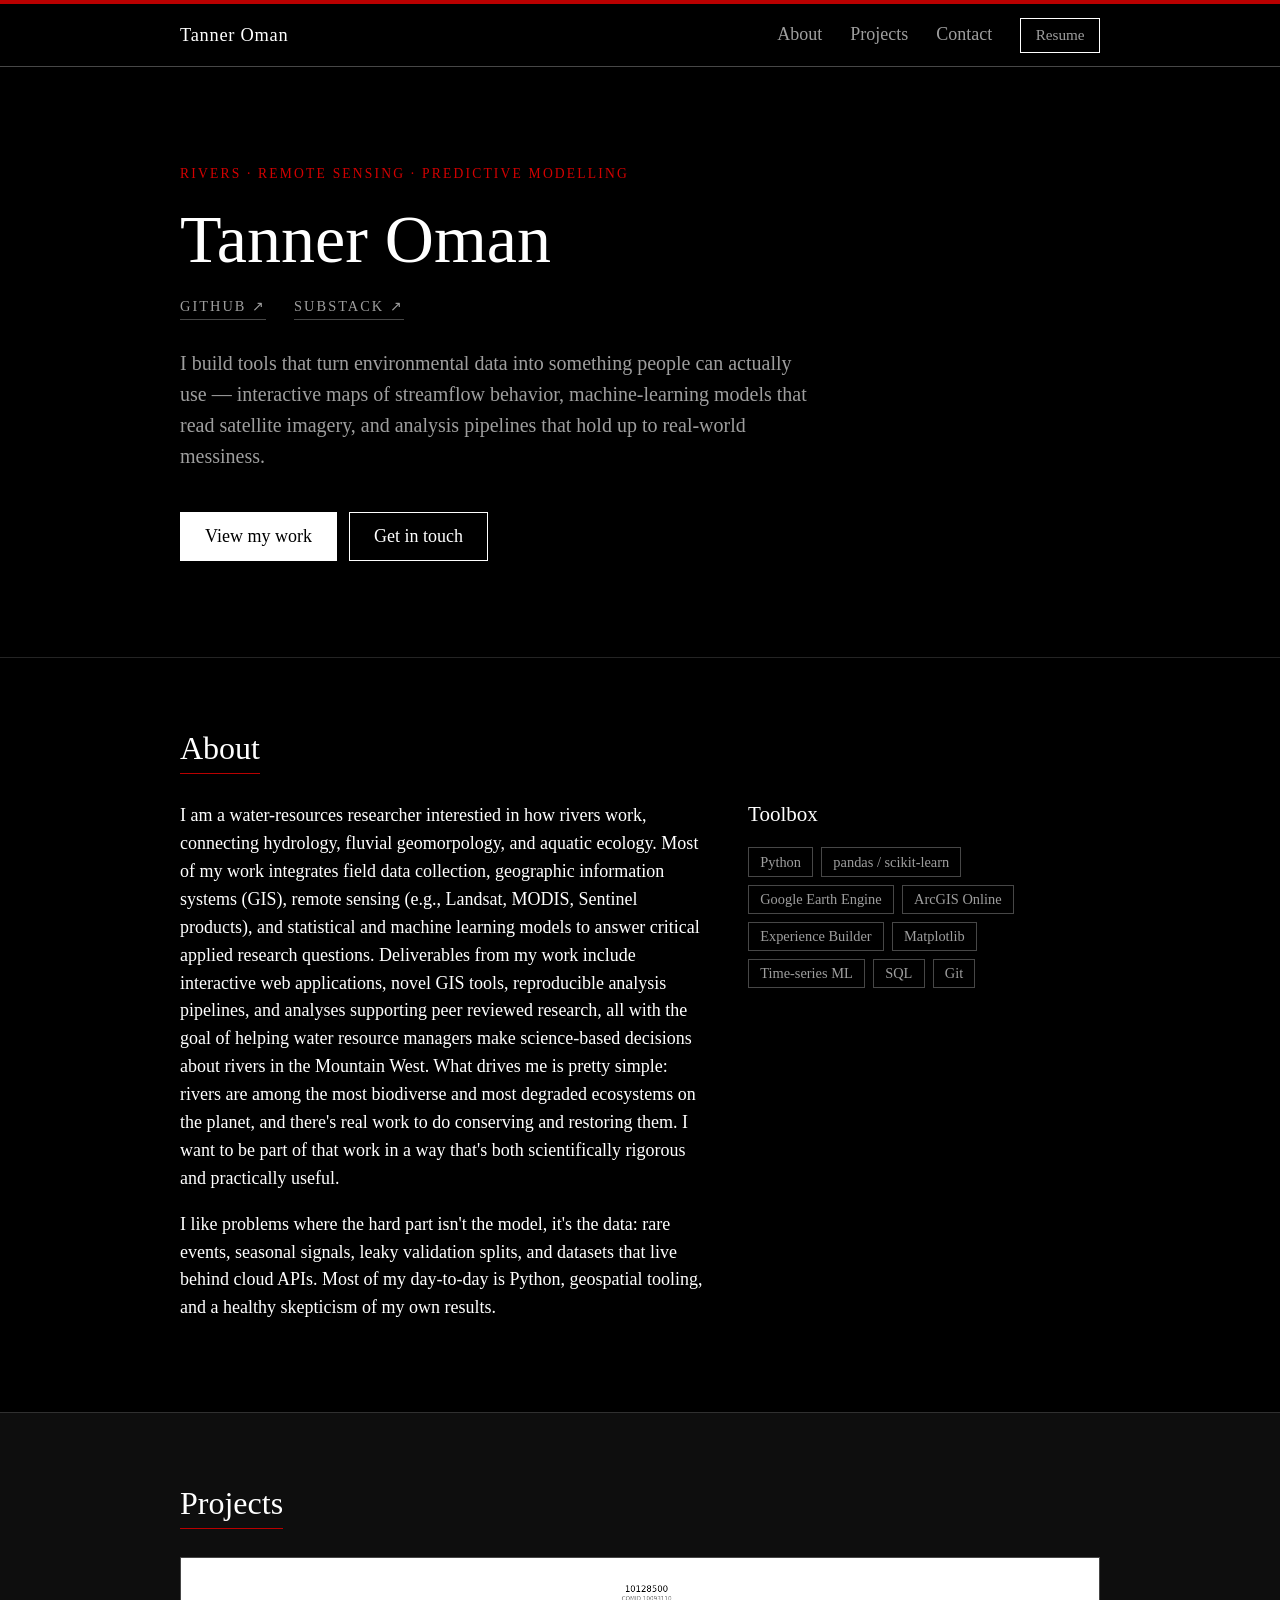
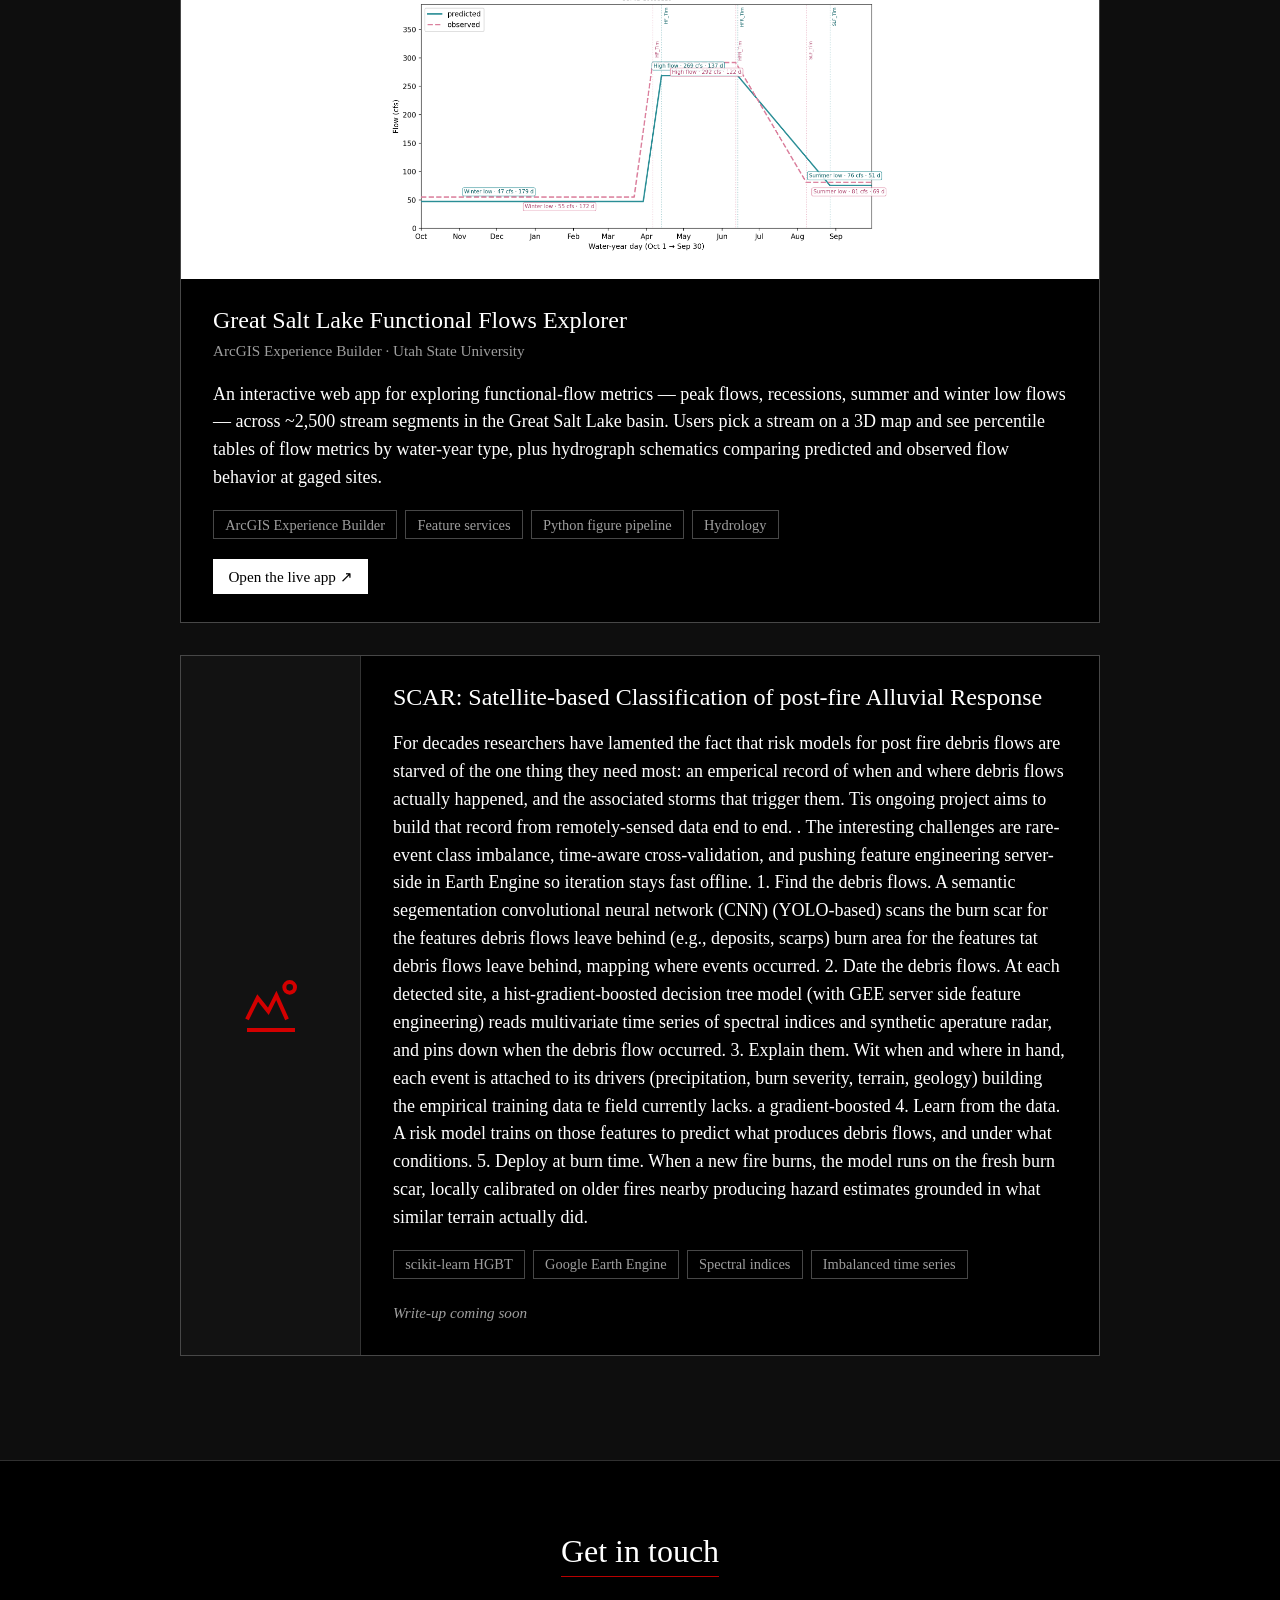
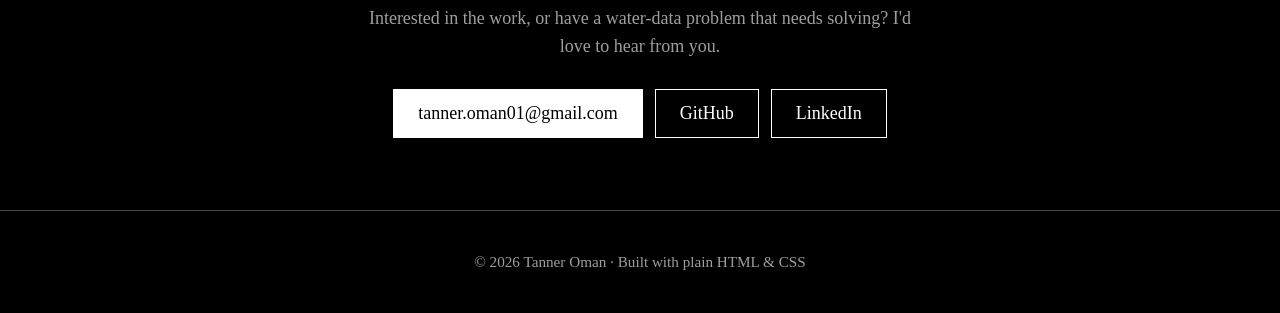
==== commit 5aeccfb8: "text edits" ====
--- a/index.html
+++ b/index.html
@@ -58,10 +58,21 @@
           <div class="about-text">
             <!-- EDIT: tune this bio — degree, program, and anything else you want public -->
             <p>
-              I work at the intersection of hydrology, remote sensing, and software.
-              My recent work centers on the Great Salt Lake basin — characterizing
-              the functional flow behavior of the streams that feed the lake and
-              making those metrics explorable for researchers and water managers.
+              I am a water-resources researcher interestied in how rivers work,
+              connecting hydrology, fluvial geomorpology, and aquatic ecology. 
+              Most of my work integrates field data collection, geographic information systems
+              (GIS), remote sensing (e.g., Landsat, MODIS, Sentinel products), and statistical
+              and machine learning models to answer critical applied research questions. 
+              Deliverables from my work include interactive web applications, novel GIS tools,
+              reproducible analysis pipelines, and analyses supporting peer reviewed research,
+              all with the goal of helping water resource managers make science-based decisions
+              about rivers in the Mountain West. 
+
+
+              What drives me is pretty simple: rivers are among the most biodiverse and most 
+              degraded ecosystems on the planet, and there's real work to do conserving and 
+              restoring them. I want to be part of that work in a way that's both scientifically
+              rigorous and practically useful. 
             </p>
             <p>
               I like problems where the hard part isn't the model, it's the data:
@@ -130,15 +141,31 @@
             </svg>
           </div>
           <div class="project-body">
-            <h3>Satellite-Based Debris-Flow Detection</h3>
-            <p class="project-meta">Machine learning · Google Earth Engine</p>
-            <p>
-              Detecting when debris flows happened from space: a gradient-boosted
-              model that reads multivariate time series of spectral indices (NDVI,
-              NBR, BSI, NDWI) and flags event dates. The interesting challenges are
+            <h3>SCAR: Satellite-based Classification of post-fire Alluvial Response</h3>
+            <meta> 
+            <p>
+              For decades researchers have lamented the fact that risk models for 
+              post fire debris flows are starved of the one thing they need most: an emperical 
+              record of when and where debris flows actually happened, and the associated storms
+              that trigger them. Tis ongoing project aims to build that record from remotely-sensed data
+              end to end. . The interesting challenges are
               rare-event class imbalance, time-aware cross-validation, and pushing
               feature engineering server-side in Earth Engine so iteration stays
               fast offline.
+              1. Find the debris flows. A semantic segementation convolutional neural network (CNN)
+              (YOLO-based) scans the burn scar for the features debris flows leave behind (e.g., deposits, scarps)
+              burn area for the features tat debris flows leave behind, mapping where events occurred.
+              2. Date the debris flows. At each detected site, a hist-gradient-boosted decision tree model
+              (with GEE server side feature engineering) reads multivariate
+              time series of spectral indices and synthetic aperature radar, and pins down when the debris flow occurred. 
+              3. Explain them. Wit when and where in hand, each event is attached to its drivers 
+              (precipitation, burn severity, terrain, geology) building the empirical training data te field currently lacks. 
+              a gradient-boosted
+              4. Learn from the data. A risk model trains on those features to predict what produces debris flows, and under
+              what conditions. 
+              5. Deploy at burn time. When a new fire burns, the model runs on the fresh burn scar, locally calibrated on older
+              fires nearby producing hazard estimates grounded in what similar terrain actually did. 
+              
             </p>
             <ul class="tag-list">
               <li>scikit-learn HGBT</li>
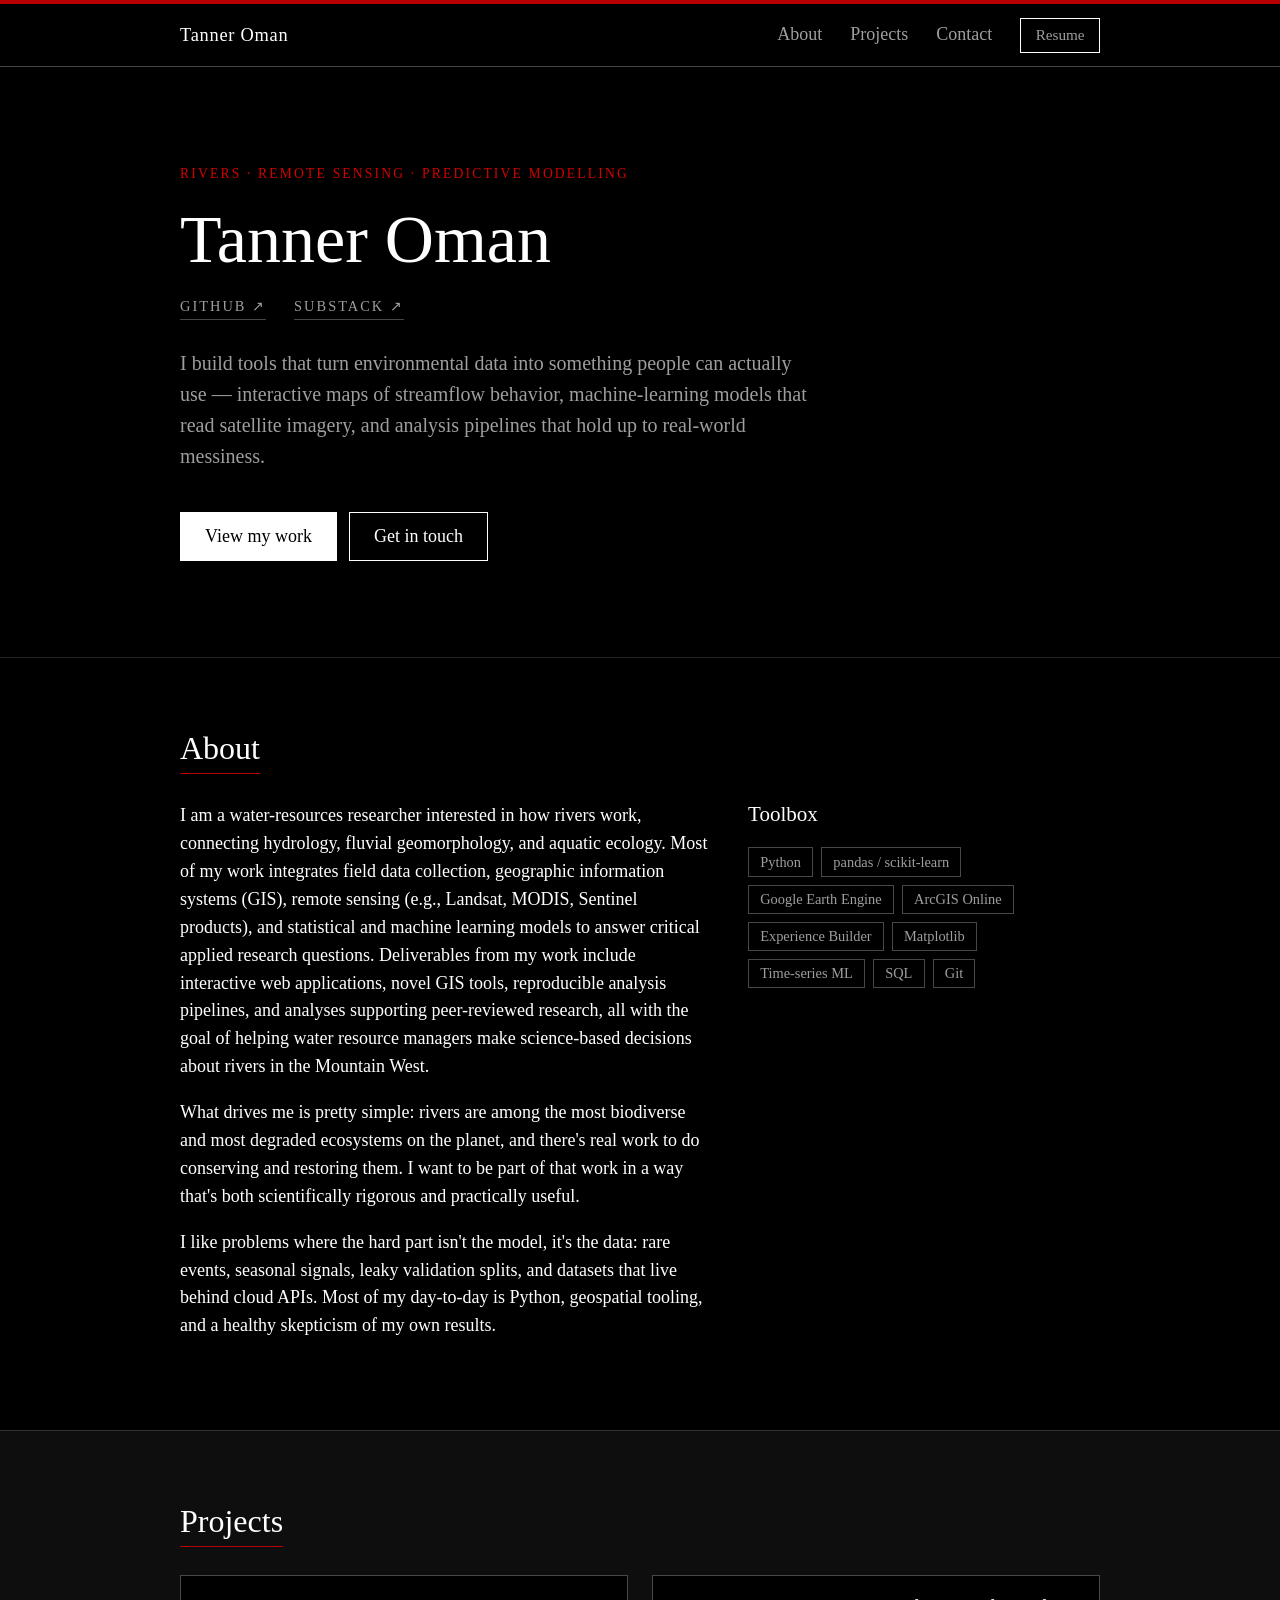
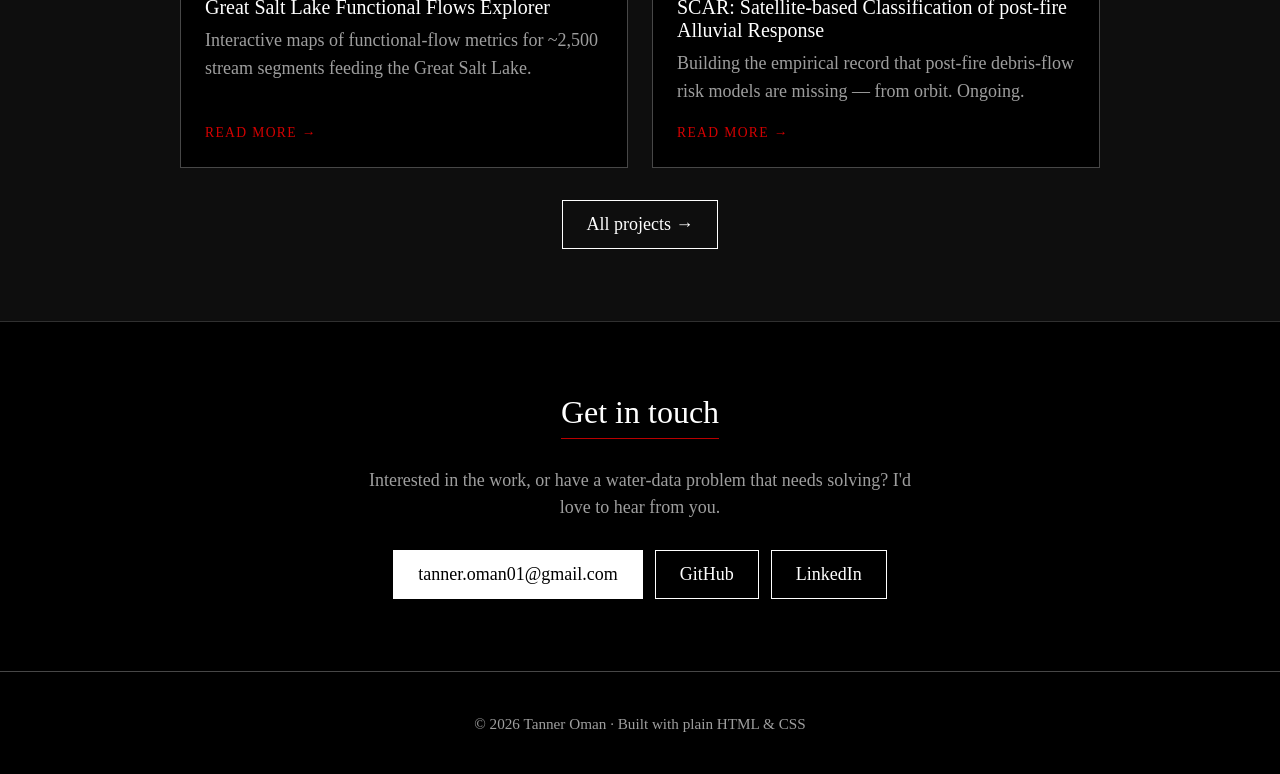
==== commit bcd8c3c3: "pages changes" ====
--- a/index.html
+++ b/index.html
@@ -17,7 +17,7 @@
       </button>
       <ul class="nav-links">
         <li><a href="#about">About</a></li>
-        <li><a href="#projects">Projects</a></li>
+        <li><a href="projects.html">Projects</a></li>
         <li><a href="#contact">Contact</a></li>
         <!-- EDIT: drop your resume PDF into assets/ and this link will work -->
         <li><a class="btn btn-small" href="assets/resume.pdf" target="_blank" rel="noopener">Resume</a></li>
@@ -44,7 +44,7 @@
           to real-world messiness.
         </p>
         <div class="hero-actions">
-          <a class="btn btn-primary" href="#projects">View my work</a>
+          <a class="btn btn-primary" href="projects.html">View my work</a>
           <a class="btn btn-ghost" href="#contact">Get in touch</a>
         </div>
       </div>
@@ -58,21 +58,21 @@
           <div class="about-text">
             <!-- EDIT: tune this bio — degree, program, and anything else you want public -->
             <p>
-              I am a water-resources researcher interestied in how rivers work,
-              connecting hydrology, fluvial geomorpology, and aquatic ecology. 
+              I am a water-resources researcher interested in how rivers work,
+              connecting hydrology, fluvial geomorphology, and aquatic ecology.
               Most of my work integrates field data collection, geographic information systems
               (GIS), remote sensing (e.g., Landsat, MODIS, Sentinel products), and statistical
-              and machine learning models to answer critical applied research questions. 
+              and machine learning models to answer critical applied research questions.
               Deliverables from my work include interactive web applications, novel GIS tools,
-              reproducible analysis pipelines, and analyses supporting peer reviewed research,
+              reproducible analysis pipelines, and analyses supporting peer-reviewed research,
               all with the goal of helping water resource managers make science-based decisions
-              about rivers in the Mountain West. 
-
-
-              What drives me is pretty simple: rivers are among the most biodiverse and most 
-              degraded ecosystems on the planet, and there's real work to do conserving and 
+              about rivers in the Mountain West.
+            </p>
+            <p>
+              What drives me is pretty simple: rivers are among the most biodiverse and most
+              degraded ecosystems on the planet, and there's real work to do conserving and
               restoring them. I want to be part of that work in a way that's both scientifically
-              rigorous and practically useful. 
+              rigorous and practically useful.
             </p>
             <p>
               I like problems where the hard part isn't the model, it's the data:
@@ -104,81 +104,26 @@
       <div class="container">
         <h2>Projects</h2>
 
-        <article class="project project--imaged">
-          <div class="project-banner">
-            <img src="assets/img/hydrograph_10128500.png" loading="lazy"
-                 alt="Hydrograph schematic for USGS gage 10128500 comparing predicted and observed functional flow metrics across a water year">
-          </div>
-          <div class="project-body">
-            <h3>Great Salt Lake Functional Flows Explorer</h3>
-            <p class="project-meta">ArcGIS Experience Builder · Utah State University</p>
-            <p>
-              An interactive web app for exploring functional-flow metrics — peak
-              flows, recessions, summer and winter low flows — across ~2,500 stream
-              segments in the Great Salt Lake basin. Users pick a stream on a 3D map
-              and see percentile tables of flow metrics by water-year type, plus
-              hydrograph schematics comparing predicted and observed flow behavior
-              at gaged sites.
-            </p>
-            <ul class="tag-list">
-              <li>ArcGIS Experience Builder</li>
-              <li>Feature services</li>
-              <li>Python figure pipeline</li>
-              <li>Hydrology</li>
-            </ul>
-            <div class="project-links">
-              <a class="btn btn-primary btn-small" href="https://experience.arcgis.com/experience/9182814d278e4d0f98d760747345fafc" target="_blank" rel="noopener">Open the live app ↗</a>
+        <div class="panel-grid">
+          <a class="panel" href="gsl-flows.html">
+            <div class="panel-body">
+              <h3>Great Salt Lake Functional Flows Explorer</h3>
+              <p>Interactive maps of functional-flow metrics for ~2,500 stream segments feeding the Great Salt Lake.</p>
+              <span class="panel-cta">Read more →</span>
             </div>
-          </div>
-        </article>
+          </a>
+          <a class="panel" href="scar.html">
+            <div class="panel-body">
+              <h3>SCAR: Satellite-based Classification of post-fire Alluvial Response</h3>
+              <p>Building the empirical record that post-fire debris-flow risk models are missing — from orbit. Ongoing.</p>
+              <span class="panel-cta">Read more →</span>
+            </div>
+          </a>
+        </div>
 
-        <article class="project">
-          <div class="project-banner banner-debris" aria-hidden="true">
-            <svg viewBox="0 0 24 24" fill="none" stroke="currentColor" stroke-width="1.5">
-              <path d="M3 17l4-8 4 5 3-6 4 9"/>
-              <path d="M3 21h18"/>
-              <circle cx="19" cy="5" r="2"/>
-            </svg>
-          </div>
-          <div class="project-body">
-            <h3>SCAR: Satellite-based Classification of post-fire Alluvial Response</h3>
-            <meta> 
-            <p>
-              For decades researchers have lamented the fact that risk models for 
-              post fire debris flows are starved of the one thing they need most: an emperical 
-              record of when and where debris flows actually happened, and the associated storms
-              that trigger them. Tis ongoing project aims to build that record from remotely-sensed data
-              end to end. . The interesting challenges are
-              rare-event class imbalance, time-aware cross-validation, and pushing
-              feature engineering server-side in Earth Engine so iteration stays
-              fast offline.
-              1. Find the debris flows. A semantic segementation convolutional neural network (CNN)
-              (YOLO-based) scans the burn scar for the features debris flows leave behind (e.g., deposits, scarps)
-              burn area for the features tat debris flows leave behind, mapping where events occurred.
-              2. Date the debris flows. At each detected site, a hist-gradient-boosted decision tree model
-              (with GEE server side feature engineering) reads multivariate
-              time series of spectral indices and synthetic aperature radar, and pins down when the debris flow occurred. 
-              3. Explain them. Wit when and where in hand, each event is attached to its drivers 
-              (precipitation, burn severity, terrain, geology) building the empirical training data te field currently lacks. 
-              a gradient-boosted
-              4. Learn from the data. A risk model trains on those features to predict what produces debris flows, and under
-              what conditions. 
-              5. Deploy at burn time. When a new fire burns, the model runs on the fresh burn scar, locally calibrated on older
-              fires nearby producing hazard estimates grounded in what similar terrain actually did. 
-              
-            </p>
-            <ul class="tag-list">
-              <li>scikit-learn HGBT</li>
-              <li>Google Earth Engine</li>
-              <li>Spectral indices</li>
-              <li>Imbalanced time series</li>
-            </ul>
-            <div class="project-links">
-              <!-- EDIT: add a GitHub repo or write-up link when you have one -->
-              <span class="project-note">Write-up coming soon</span>
-            </div>
-          </div>
-        </article>
+        <div class="section-more">
+          <a class="btn btn-ghost" href="projects.html">All projects →</a>
+        </div>
 
       </div>
     </section>
--- a/style.css
+++ b/style.css
@@ -331,6 +331,132 @@
   text-align: center;
   color: var(--text-muted);
   font-size: 0.95rem;
+}
+
+/* ---------- projects page: panel grid ---------- */
+
+.page-head { padding-bottom: 2rem; }
+
+.page-head h1 {
+  font-size: clamp(2.25rem, 5vw, 3.25rem);
+  margin: 0 0 0.75rem;
+}
+
+.page-lead { color: var(--text-muted); max-width: 40rem; margin: 0; }
+
+.panel-grid {
+  display: grid;
+  grid-template-columns: 1fr 1fr;
+  gap: 1.5rem;
+}
+
+.panel {
+  display: flex;
+  flex-direction: column;
+  background: var(--bg);
+  border: 1px solid var(--border);
+  text-decoration: none;
+  color: var(--text);
+  transition: border-color 0.15s;
+}
+
+.panel:hover { border-color: var(--red-bright); color: var(--text); }
+
+.panel-media {
+  display: flex;
+  align-items: center;
+  justify-content: center;
+  height: 180px;
+  border-bottom: 1px solid var(--border-faint);
+}
+
+.panel-media--plate { background: #fff; padding: 0.75rem; }
+
+.panel-media--plate img {
+  width: 100%;
+  height: 100%;
+  object-fit: contain;
+}
+
+.panel-media--icon { background: var(--bg-panel); color: var(--red-bright); }
+
+.panel-media--icon svg { width: 64px; height: 64px; }
+
+.panel-body { padding: 1.25rem 1.5rem 1.5rem; display: flex; flex-direction: column; flex: 1; }
+
+.panel-body h3 { margin: 0 0 0.5rem; font-size: 1.25rem; }
+
+.panel-body p { color: var(--text-muted); margin: 0 0 1rem; flex: 1; }
+
+.panel-body .tag-list { margin: 0 0 1rem; }
+
+.panel-cta {
+  color: var(--red-bright);
+  text-transform: uppercase;
+  letter-spacing: 0.1em;
+  font-size: 0.85rem;
+}
+
+.panel:hover .panel-cta { text-decoration: underline; }
+
+.section-more { margin-top: 2rem; text-align: center; }
+
+/* ---------- project detail pages ---------- */
+
+.container--narrow { max-width: 760px; }
+
+.back-link {
+  display: inline-block;
+  color: var(--text-muted);
+  text-decoration: none;
+  text-transform: uppercase;
+  letter-spacing: 0.1em;
+  font-size: 0.85rem;
+  margin-bottom: 2rem;
+}
+
+.back-link:hover { color: var(--red-bright); }
+
+.project-page h1 {
+  font-size: clamp(1.9rem, 4.5vw, 2.75rem);
+  margin: 0 0 0.5rem;
+}
+
+.project-page .project-meta { margin-bottom: 2rem; }
+
+.project-page .tag-list { margin: 1.5rem 0; }
+
+.figure-plate {
+  margin: 0 0 2rem;
+  background: #fff;
+  border: 1px solid var(--border-faint);
+  padding: 1rem;
+}
+
+.figure-plate img { display: block; width: 100%; }
+
+.figure-plate figcaption {
+  color: #444;
+  font-size: 0.85rem;
+  font-style: italic;
+  padding-top: 0.75rem;
+}
+
+/* ---------- pipeline list ---------- */
+
+.pipeline { margin: 0 0 1.5rem; padding-left: 1.4rem; }
+
+.pipeline li { margin-bottom: 0.75rem; }
+
+.stage-status {
+  border: 1px solid var(--border);
+  color: var(--text-muted);
+  font-size: 0.75rem;
+  text-transform: uppercase;
+  letter-spacing: 0.08em;
+  padding: 0.05rem 0.45rem;
+  margin-left: 0.35rem;
+  white-space: nowrap;
 }
 
 /* ---------- responsive ---------- */
@@ -367,4 +493,6 @@
   }
 
   .project--imaged .project-banner { height: auto; }
-}
+
+  .panel-grid { grid-template-columns: 1fr; }
+}
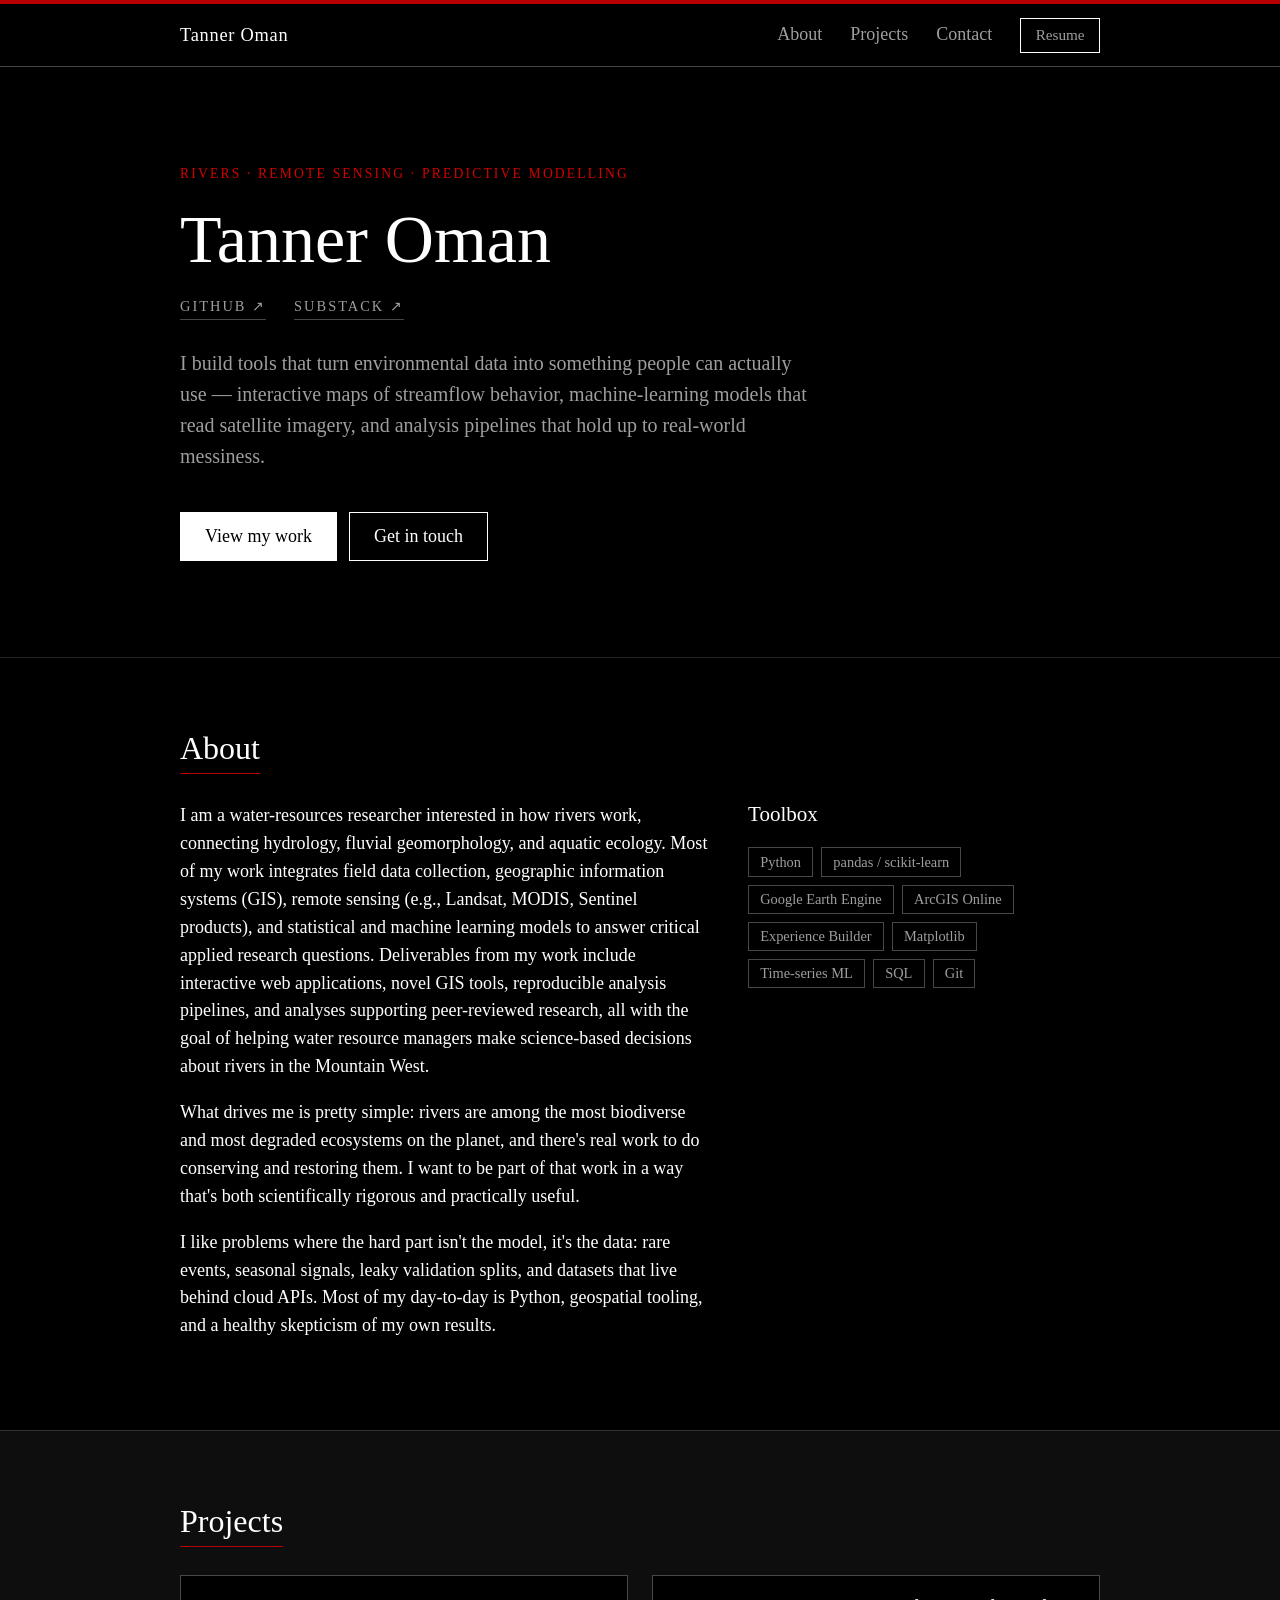
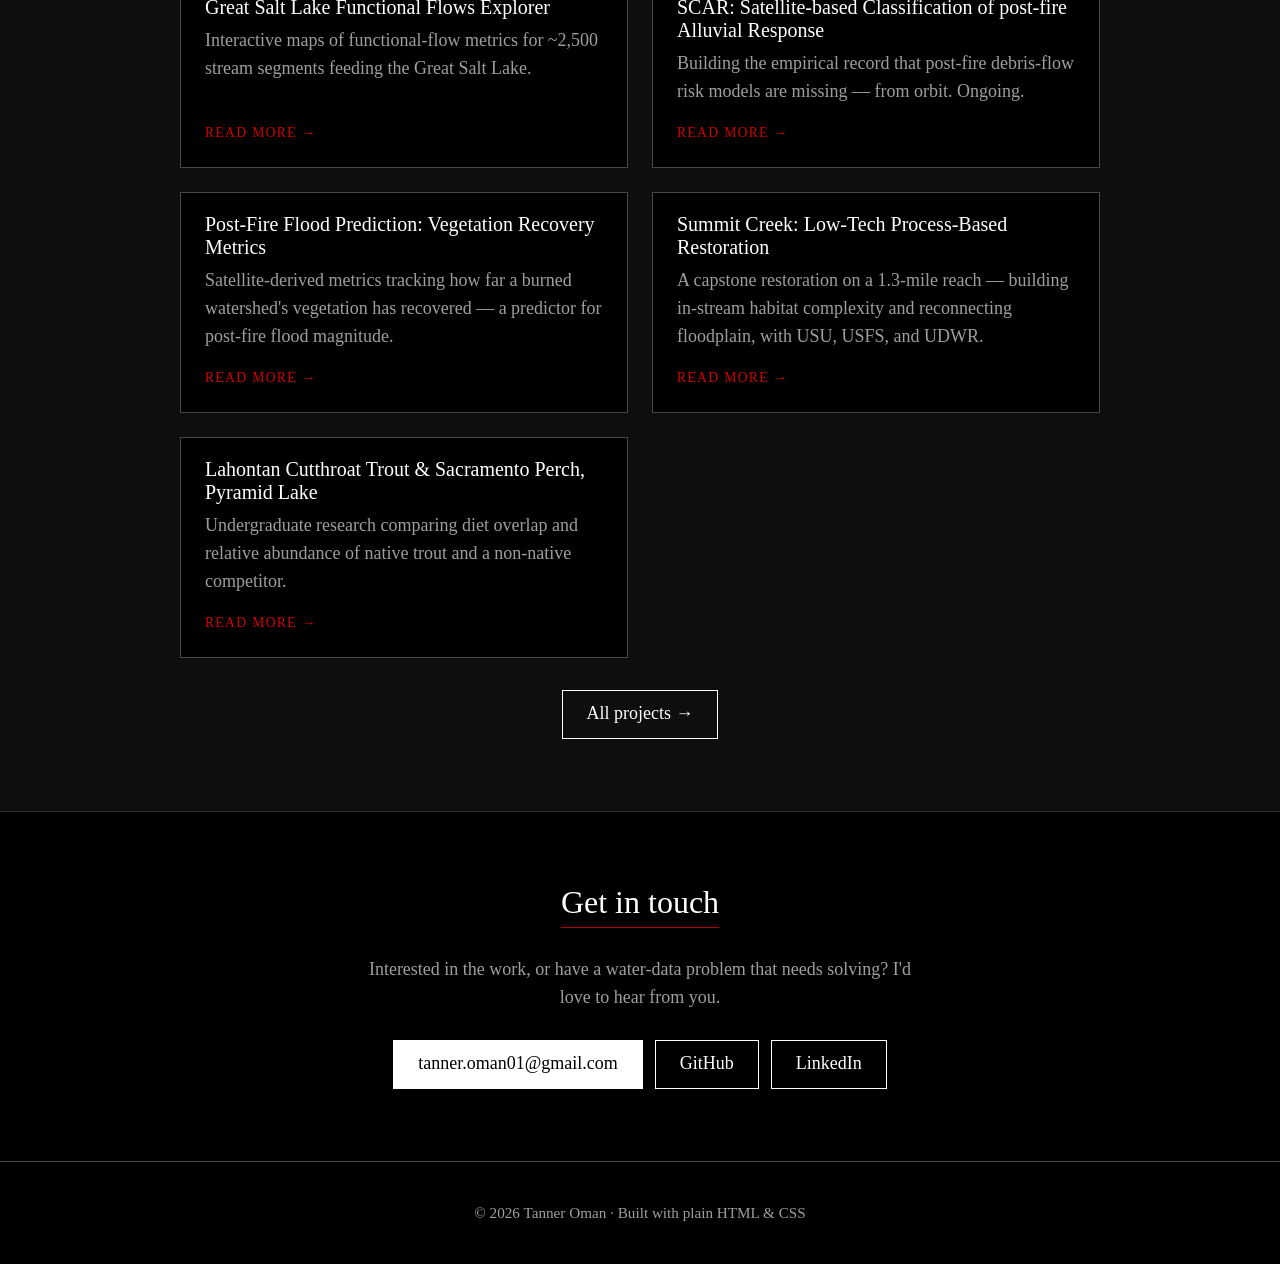
==== commit 7d4042c6: "added projects" ====
--- a/index.html
+++ b/index.html
@@ -119,6 +119,27 @@
               <span class="panel-cta">Read more →</span>
             </div>
           </a>
+          <a class="panel" href="flood-recovery.html">
+            <div class="panel-body">
+              <h3>Post-Fire Flood Prediction: Vegetation Recovery Metrics</h3>
+              <p>Satellite-derived metrics tracking how far a burned watershed's vegetation has recovered — a predictor for post-fire flood magnitude.</p>
+              <span class="panel-cta">Read more →</span>
+            </div>
+          </a>
+          <a class="panel" href="summit-creek.html">
+            <div class="panel-body">
+              <h3>Summit Creek: Low-Tech Process-Based Restoration</h3>
+              <p>A capstone restoration on a 1.3-mile reach — building in-stream habitat complexity and reconnecting floodplain, with USU, USFS, and UDWR.</p>
+              <span class="panel-cta">Read more →</span>
+            </div>
+          </a>
+          <a class="panel" href="pyramid-lake.html">
+            <div class="panel-body">
+              <h3>Lahontan Cutthroat Trout &amp; Sacramento Perch, Pyramid Lake</h3>
+              <p>Undergraduate research comparing diet overlap and relative abundance of native trout and a non-native competitor.</p>
+              <span class="panel-cta">Read more →</span>
+            </div>
+          </a>
         </div>
 
         <div class="section-more">
--- a/style.css
+++ b/style.css
@@ -401,7 +401,35 @@
 
 .section-more { margin-top: 2rem; text-align: center; }
 
+.panel-media--photo { background: var(--bg-panel); }
+
+.panel-media--photo img {
+  width: 100%;
+  height: 100%;
+  object-fit: cover;
+  object-position: left center;
+}
+
 /* ---------- project detail pages ---------- */
+
+.page-banner {
+  display: block;
+  width: 100%;
+  border: 1px solid var(--border-faint);
+  margin-bottom: 1.5rem;
+}
+
+.visually-hidden {
+  position: absolute;
+  width: 1px;
+  height: 1px;
+  margin: -1px;
+  padding: 0;
+  overflow: hidden;
+  clip: rect(0 0 0 0);
+  white-space: nowrap;
+  border: 0;
+}
 
 .container--narrow { max-width: 760px; }
 
@@ -441,6 +469,21 @@
   font-style: italic;
   padding-top: 0.75rem;
 }
+
+.page-subhead {
+  font-size: 1.4rem;
+  margin: 2.25rem 0 0.75rem;
+  padding-bottom: 0.3rem;
+  border-bottom: 1px solid var(--border-faint);
+  display: block;
+}
+
+.prose-list {
+  margin: 0 0 1.5rem;
+  padding-left: 1.4rem;
+}
+
+.prose-list li { margin-bottom: 0.75rem; }
 
 /* ---------- pipeline list ---------- */
 
